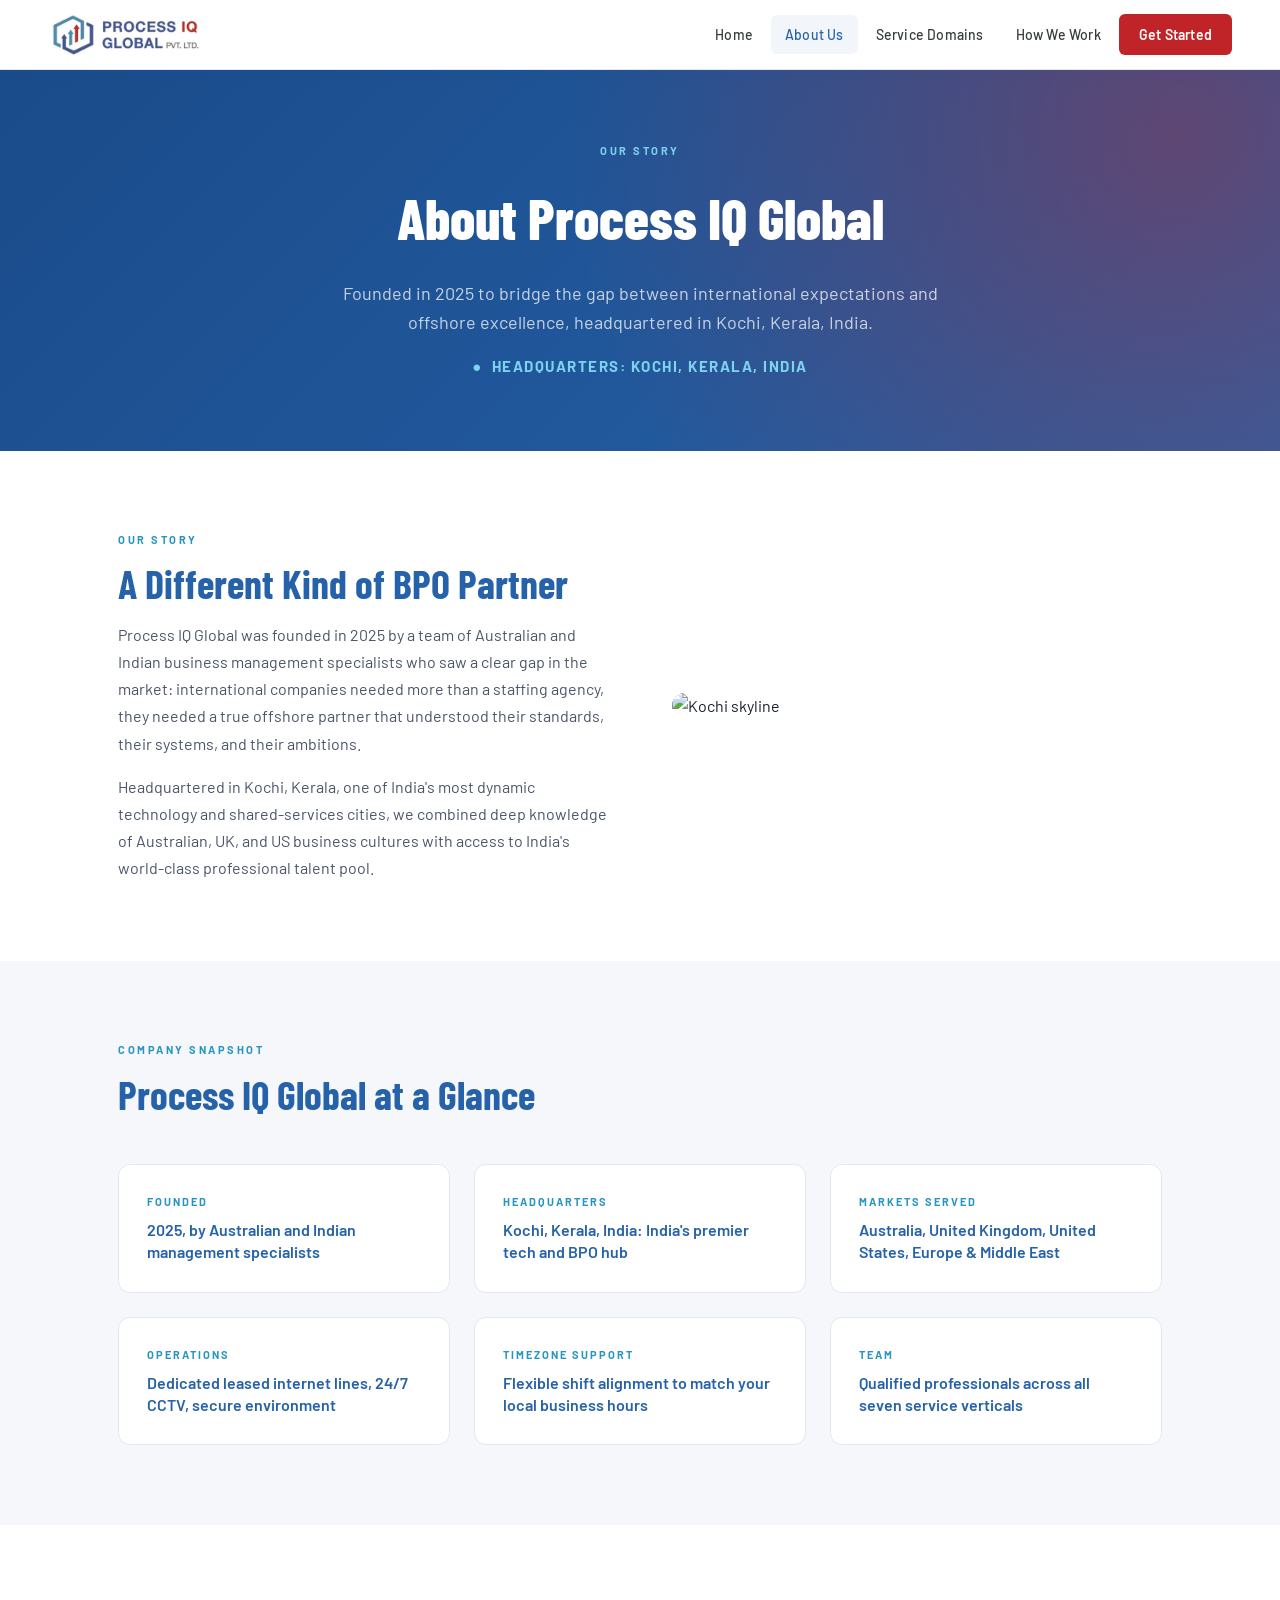
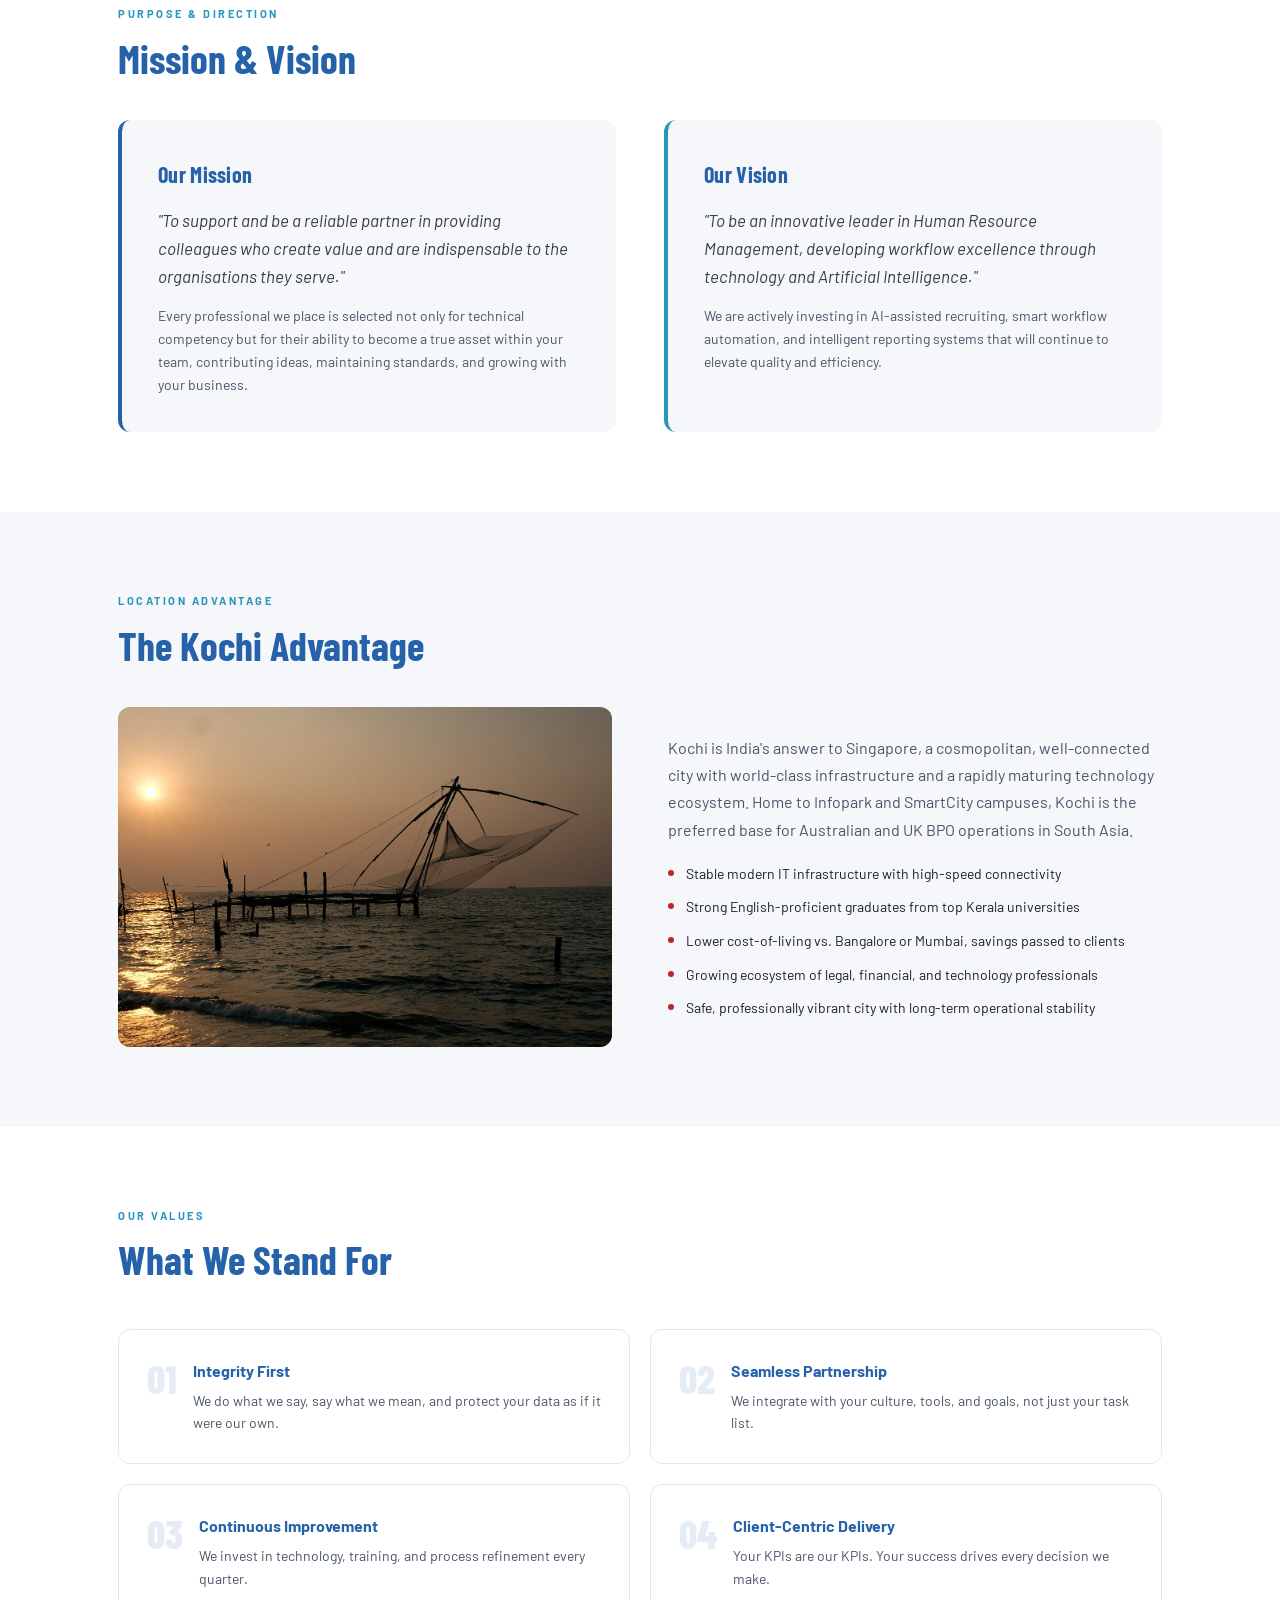
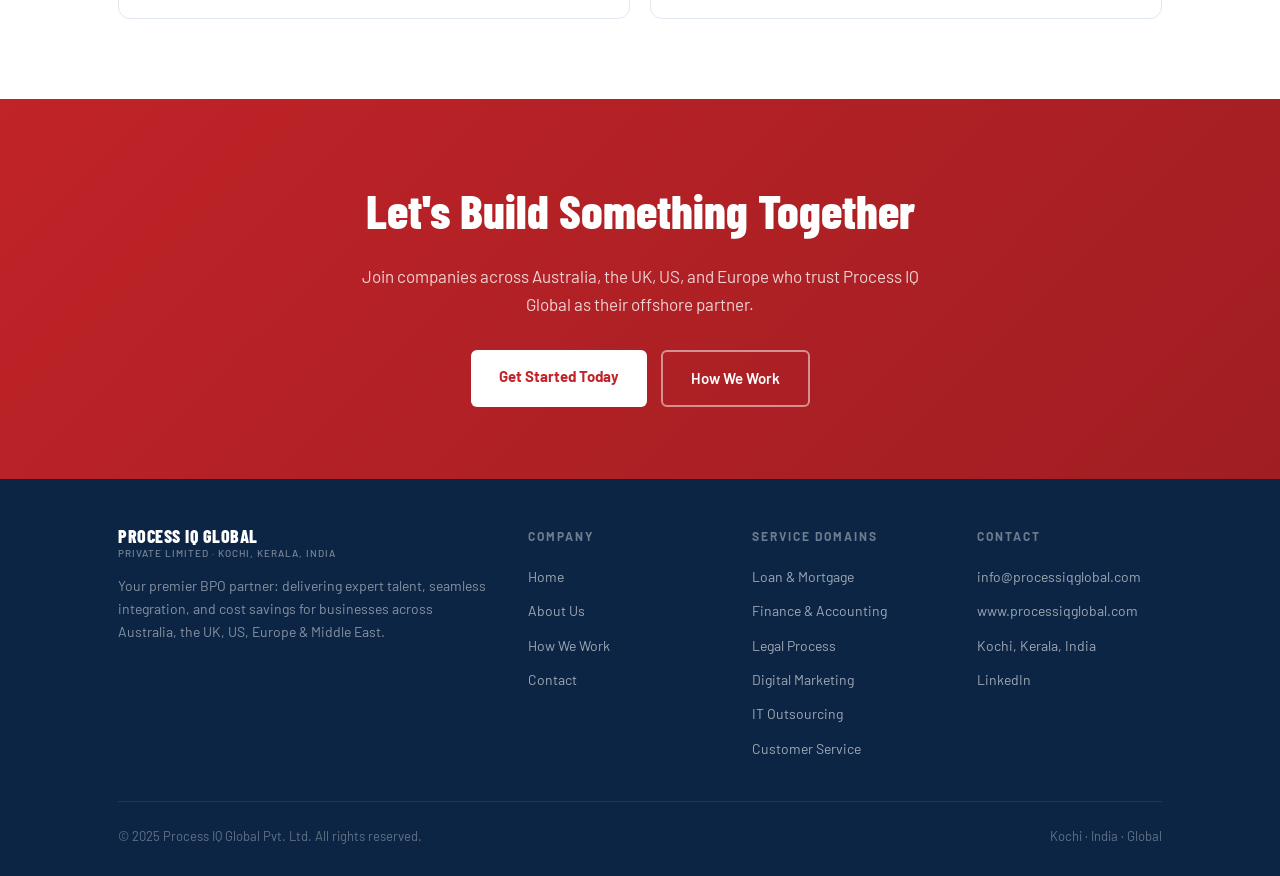
==== about.html @ dfe6c5ae "Use real Kochi, Kerala photo for Location Advantage section Self-host Fort Kochi Chinese fishing net" ====
<!DOCTYPE html>
<html lang="en">
<head>
  <meta charset="UTF-8">
  <meta name="viewport" content="width=device-width, initial-scale=1.0">
  <title>About Us — Process IQ Global</title>
  <link rel="preconnect" href="https://fonts.googleapis.com">
  <link rel="preconnect" href="https://fonts.gstatic.com" crossorigin>
  <link href="https://fonts.googleapis.com/css2?family=Barlow:ital,wght@0,300;0,400;0,500;0,600;0,700;0,800;1,400&family=Barlow+Condensed:wght@600;700;800&display=swap" rel="stylesheet">
  <link rel="stylesheet" href="css/styles.css">
</head>
<body>

<!-- NAV -->
<nav>
  <a class="nav-logo" href="index.html">
    <img src="assets/logo.png" alt="Process IQ Global" class="logo-img">
  </a>
  <button class="nav-hamburger" id="nav-hamburger" aria-label="Toggle navigation" aria-expanded="false">
    <span></span><span></span><span></span>
  </button>
  <div class="nav-links">
    <a href="index.html">Home</a>
    <a href="about.html" class="active">About Us</a>
    <a href="services.html">Service Domains</a>
    <a href="how-it-works.html">How We Work</a>
    <a href="contact.html" class="nav-cta">Get Started</a>
  </div>
</nav>

<!-- HERO -->
<div class="page-hero" style="background: radial-gradient(circle at 92% 18%, rgba(192,35,40,0.38) 0%, transparent 50%), linear-gradient(135deg, #1a4b8a 0%, #2662A9 100%);">
  <div class="container">
    <div class="section-label" style="color:#7dd3f0;">Our Story</div>
    <h1>About Process IQ Global</h1>
    <p>Founded in 2025 to bridge the gap between international expectations and offshore excellence, headquartered in Kochi, Kerala, India.</p>
    <p style="margin-top:16px; font-size:15px; font-weight:700; color:#7dd3f0; letter-spacing:1.5px; text-transform:uppercase;">&#9679;&nbsp; Headquarters: Kochi, Kerala, India</p>
  </div>
</div>

<!-- STORY -->
<section style="background:white;">
  <div class="container">
    <div style="display:grid; grid-template-columns:1fr 1fr; gap:64px; align-items:center;">
      <div>
        <div class="section-label">Our Story</div>
        <h2 class="section-title">A Different Kind of BPO Partner</h2>
        <p style="color:var(--text-muted); line-height:1.7; margin-bottom:16px;">Process IQ Global was founded in 2025 by a team of Australian and Indian business management specialists who saw a clear gap in the market: international companies needed more than a staffing agency, they needed a true offshore partner that understood their standards, their systems, and their ambitions.</p>
        <p style="color:var(--text-muted); line-height:1.7;">Headquartered in Kochi, Kerala, one of India's most dynamic technology and shared-services cities, we combined deep knowledge of Australian, UK, and US business cultures with access to India's world-class professional talent pool.</p>
      </div>
      <div>
        <img src="https://images.unsplash.com/photo-1560179707-f14e90ef3623?w=700&q=80" alt="Kochi skyline" style="width:100%; height:340px; object-fit:cover; border-radius:12px;">
      </div>
    </div>
  </div>
</section>

<!-- SNAPSHOT -->
<section style="background:var(--off-white);">
  <div class="container">
    <div class="section-label">Company Snapshot</div>
    <h2 class="section-title">Process IQ Global at a Glance</h2>
    <div class="snapshot-grid">
      <div class="snapshot-card"><div class="label">Founded</div><div class="value">2025, by Australian and Indian management specialists</div></div>
      <div class="snapshot-card"><div class="label">Headquarters</div><div class="value">Kochi, Kerala, India: India's premier tech and BPO hub</div></div>
      <div class="snapshot-card"><div class="label">Markets Served</div><div class="value">Australia, United Kingdom, United States, Europe &amp; Middle East</div></div>
      <div class="snapshot-card"><div class="label">Operations</div><div class="value">Dedicated leased internet lines, 24/7 CCTV, secure environment</div></div>
      <div class="snapshot-card"><div class="label">Timezone Support</div><div class="value">Flexible shift alignment to match your local business hours</div></div>
      <div class="snapshot-card"><div class="label">Team</div><div class="value">Qualified professionals across all seven service verticals</div></div>
    </div>
  </div>
</section>

<!-- MISSION & VISION -->
<section style="background:white;">
  <div class="container">
    <div class="section-label">Purpose &amp; Direction</div>
    <h2 class="section-title">Mission &amp; Vision</h2>
    <div class="mv-section" style="margin-top:40px;">
      <div class="mv-card">
        <h3>Our Mission</h3>
        <blockquote>"To support and be a reliable partner in providing colleagues who create value and are indispensable to the organisations they serve."</blockquote>
        <p>Every professional we place is selected not only for technical competency but for their ability to become a true asset within your team, contributing ideas, maintaining standards, and growing with your business.</p>
      </div>
      <div class="mv-card vision">
        <h3>Our Vision</h3>
        <blockquote>"To be an innovative leader in Human Resource Management, developing workflow excellence through technology and Artificial Intelligence."</blockquote>
        <p>We are actively investing in AI-assisted recruiting, smart workflow automation, and intelligent reporting systems that will continue to elevate quality and efficiency.</p>
      </div>
    </div>
  </div>
</section>

<!-- KOCHI ADVANTAGE -->
<section style="background:var(--off-white);">
  <div class="container">
    <div class="section-label">Location Advantage</div>
    <h2 class="section-title">The Kochi Advantage</h2>
    <div class="kochi-section" style="margin-top:40px;">
      <div class="kochi-img">
        <img src="assets/kochi-kerala.jpg" alt="Chinese fishing nets at Fort Kochi, Kerala, India">
      </div>
      <div>
        <p style="color:var(--text-muted); line-height:1.7; margin-bottom:20px;">Kochi is India's answer to Singapore, a cosmopolitan, well-connected city with world-class infrastructure and a rapidly maturing technology ecosystem. Home to Infopark and SmartCity campuses, Kochi is the preferred base for Australian and UK BPO operations in South Asia.</p>
        <div class="kochi-points">
          <div class="kochi-point"><div class="kp-dot"></div><span>Stable modern IT infrastructure with high-speed connectivity</span></div>
          <div class="kochi-point"><div class="kp-dot"></div><span>Strong English-proficient graduates from top Kerala universities</span></div>
          <div class="kochi-point"><div class="kp-dot"></div><span>Lower cost-of-living vs. Bangalore or Mumbai, savings passed to clients</span></div>
          <div class="kochi-point"><div class="kp-dot"></div><span>Growing ecosystem of legal, financial, and technology professionals</span></div>
          <div class="kochi-point"><div class="kp-dot"></div><span>Safe, professionally vibrant city with long-term operational stability</span></div>
        </div>
      </div>
    </div>
  </div>
</section>

<!-- VALUES -->
<section style="background:white;">
  <div class="container">
    <div class="section-label">Our Values</div>
    <h2 class="section-title">What We Stand For</h2>
    <div class="values-grid">
      <div class="value-card"><div class="value-num">01</div><div><h4>Integrity First</h4><p>We do what we say, say what we mean, and protect your data as if it were our own.</p></div></div>
      <div class="value-card"><div class="value-num">02</div><div><h4>Seamless Partnership</h4><p>We integrate with your culture, tools, and goals, not just your task list.</p></div></div>
      <div class="value-card"><div class="value-num">03</div><div><h4>Continuous Improvement</h4><p>We invest in technology, training, and process refinement every quarter.</p></div></div>
      <div class="value-card"><div class="value-num">04</div><div><h4>Client-Centric Delivery</h4><p>Your KPIs are our KPIs. Your success drives every decision we make.</p></div></div>
    </div>
  </div>
</section>

<!-- CTA BANNER -->
<div class="cta-banner">
  <div class="container">
    <h2>Let's Build Something Together</h2>
    <p>Join companies across Australia, the UK, US, and Europe who trust Process IQ Global as their offshore partner.</p>
    <div class="cta-banner-btns">
      <a href="contact.html" class="btn-white">Get Started Today</a>
      <a href="how-it-works.html" class="btn-outline-white">How We Work</a>
    </div>
  </div>
</div>

<!-- FOOTER -->
<footer>
  <div class="container">
    <div class="footer-inner">
      <div class="footer-brand">
        <div class="logo-text">
          <span class="brand" style="font-family:'Barlow Condensed',sans-serif;font-weight:800;font-size:18px;color:white;display:block;">PROCESS IQ GLOBAL</span>
          <span style="font-size:10px;font-weight:500;color:rgba(255,255,255,0.45);letter-spacing:1px;text-transform:uppercase;">Private Limited &middot; Kochi, Kerala, India</span>
        </div>
        <p>Your premier BPO partner: delivering expert talent, seamless integration, and cost savings for businesses across Australia, the UK, US, Europe &amp; Middle East.</p>
      </div>
      <div>
        <h5>Company</h5>
        <ul>
          <li><a href="index.html">Home</a></li>
          <li><a href="about.html">About Us</a></li>
          <li><a href="how-it-works.html">How We Work</a></li>
          <li><a href="contact.html">Contact</a></li>
        </ul>
      </div>
      <div>
        <h5>Service Domains</h5>
        <ul>
          <li><a href="services.html">Loan &amp; Mortgage</a></li>
          <li><a href="services.html">Finance &amp; Accounting</a></li>
          <li><a href="services.html">Legal Process</a></li>
          <li><a href="services.html">Digital Marketing</a></li>
          <li><a href="services.html">IT Outsourcing</a></li>
          <li><a href="services.html">Customer Service</a></li>
        </ul>
      </div>
      <div>
        <h5>Contact</h5>
        <ul>
          <li><a href="mailto:info@processiqglobal.com">info@processiqglobal.com</a></li>
          <li><a href="#">www.processiqglobal.com</a></li>
          <li><a href="#">Kochi, Kerala, India</a></li>
          <li><a href="#">LinkedIn</a></li>
        </ul>
      </div>
    </div>
    <div class="footer-bottom">
      <span>&copy; 2025 Process IQ Global Pvt. Ltd. All rights reserved.</span>
      <span>Kochi &middot; India &middot; Global</span>
    </div>
  </div>
</footer>

<script src="js/main.js"></script>
</body>
</html>
---- css/styles.css ----
:root {
  --dark-blue: #2662A9;
  --light-blue: #2895C0;
  --red: #C02328;
  --dark-grey: #373D3F;
  --grey: #5A5A5A;
  --white: #FFFFFF;
  --off-white: #F5F7FA;
  --light-border: #E2E8F0;
  --text-body: #1A202C;
  --text-muted: #4A5568;
}

* { margin: 0; padding: 0; box-sizing: border-box; }

body {
  font-family: 'Barlow', sans-serif;
  background: var(--white);
  color: var(--text-body);
  font-size: 16px;
  line-height: 1.65;
}

/* ===== NAV ===== */
nav {
  background: var(--white);
  border-bottom: 1px solid var(--light-border);
  position: sticky;
  top: 0;
  z-index: 100;
  padding: 0 48px;
  display: flex;
  align-items: center;
  justify-content: space-between;
  height: 70px;
  box-shadow: 0 1px 12px rgba(38,98,169,0.08);
}

.nav-logo {
  display: flex;
  align-items: center;
  gap: 10px;
  text-decoration: none;
}

.logo-icon { width: 44px; height: 44px; }
.logo-img { height: 48px; width: auto; object-fit: contain; display: block; }

.logo-text { display: flex; flex-direction: column; }

.logo-text .brand {
  font-family: 'Barlow Condensed', sans-serif;
  font-weight: 800;
  font-size: 18px;
  color: var(--dark-blue);
  letter-spacing: 0.5px;
  line-height: 1;
}

.logo-text .pvt {
  font-size: 10px;
  font-weight: 500;
  color: var(--grey);
  letter-spacing: 1px;
  text-transform: uppercase;
  margin-top: 1px;
}

.nav-links {
  display: flex;
  align-items: center;
  gap: 4px;
}

.nav-links a {
  text-decoration: none;
  color: var(--dark-grey);
  font-weight: 500;
  font-size: 14px;
  padding: 8px 14px;
  border-radius: 6px;
  transition: all 0.2s;
  letter-spacing: 0.2px;
}

.nav-links a:hover { background: var(--off-white); color: var(--dark-blue); }
.nav-links a.active { color: var(--dark-blue); background: rgba(38,98,169,0.06); }

.nav-cta {
  background: var(--red) !important;
  color: var(--white) !important;
  padding: 9px 20px !important;
  border-radius: 6px !important;
  font-weight: 600 !important;
  letter-spacing: 0.3px;
  transition: all 0.2s !important;
}

.nav-cta:hover { background: #a01e22 !important; transform: translateY(-1px); }

/* ===== SHARED SECTION STYLES ===== */
section { padding: 80px 0; }
.container { max-width: 1140px; margin: 0 auto; padding: 0 48px; }

.section-label {
  font-size: 11px;
  font-weight: 700;
  letter-spacing: 2.5px;
  text-transform: uppercase;
  color: var(--light-blue);
  margin-bottom: 12px;
}

.section-title {
  font-family: 'Barlow Condensed', sans-serif;
  font-size: 40px;
  font-weight: 700;
  color: var(--dark-blue);
  line-height: 1.1;
  margin-bottom: 16px;
}

.section-subtitle {
  font-size: 19px;
  color: var(--text-muted);
  max-width: 640px;
  line-height: 1.65;
}

/* ===== BUTTONS ===== */
.btn-primary {
  background: var(--red);
  color: white;
  padding: 14px 28px;
  border-radius: 6px;
  font-size: 15px;
  font-weight: 600;
  text-decoration: none;
  border: none;
  cursor: pointer;
  transition: all 0.2s;
  letter-spacing: 0.3px;
  display: inline-block;
}

.btn-primary:hover { background: #a01e22; transform: translateY(-2px); box-shadow: 0 8px 24px rgba(192,35,40,0.35); }

.btn-outline {
  background: transparent;
  color: white;
  padding: 14px 28px;
  border-radius: 6px;
  font-size: 15px;
  font-weight: 600;
  text-decoration: none;
  border: 2px solid rgba(255,255,255,0.35);
  cursor: pointer;
  transition: all 0.2s;
  display: inline-block;
}

.btn-outline:hover { border-color: white; background: rgba(255,255,255,0.08); }

.btn-white {
  background: white;
  color: var(--red);
  padding: 14px 28px;
  border-radius: 6px;
  font-size: 15px;
  font-weight: 700;
  text-decoration: none;
  transition: all 0.2s;
  display: inline-block;
}

.btn-white:hover { transform: translateY(-2px); box-shadow: 0 8px 24px rgba(0,0,0,0.2); }

.btn-outline-white {
  background: transparent;
  color: white;
  padding: 14px 28px;
  border-radius: 6px;
  font-size: 15px;
  font-weight: 600;
  text-decoration: none;
  border: 2px solid rgba(255,255,255,0.5);
  transition: all 0.2s;
  display: inline-block;
}

.btn-outline-white:hover { border-color: white; background: rgba(255,255,255,0.1); }

/* ===== CTA BANNER ===== */
.cta-banner {
  background: linear-gradient(135deg, var(--red) 0%, #a01e22 100%);
  padding: 72px 0;
  text-align: center;
}

.cta-banner h2 {
  font-family: 'Barlow Condensed', sans-serif;
  font-size: 48px;
  font-weight: 800;
  color: white;
  margin-bottom: 12px;
}

.cta-banner p {
  font-size: 17px;
  color: rgba(255,255,255,0.80);
  margin-bottom: 32px;
  max-width: 560px;
  margin-left: auto;
  margin-right: auto;
}

.cta-banner-btns {
  display: flex;
  gap: 14px;
  justify-content: center;
  flex-wrap: wrap;
}

/* ===== FOOTER ===== */
footer {
  background: #0d2545;
  color: rgba(255,255,255,0.65);
  padding: 48px 0 28px;
}

.footer-inner {
  display: grid;
  grid-template-columns: 2fr 1fr 1fr 1fr;
  gap: 40px;
  margin-bottom: 40px;
}

.footer-brand p {
  font-size: 14px;
  color: rgba(255,255,255,0.50);
  margin-top: 12px;
  line-height: 1.65;
}

footer h5 {
  font-size: 12px;
  font-weight: 700;
  letter-spacing: 2px;
  text-transform: uppercase;
  color: rgba(255,255,255,0.40);
  margin-bottom: 16px;
}

footer ul { list-style: none; display: flex; flex-direction: column; gap: 8px; }

footer ul li a {
  font-size: 14px;
  color: rgba(255,255,255,0.60);
  text-decoration: none;
  transition: color 0.2s;
}

footer ul li a:hover { color: #5bc8f0; }

.footer-bottom {
  border-top: 1px solid rgba(255,255,255,0.08);
  padding-top: 24px;
  display: flex;
  justify-content: space-between;
  align-items: center;
  font-size: 13px;
  color: rgba(255,255,255,0.35);
}

/* ===== PAGE HERO (shared pattern) ===== */
.page-hero {
  padding: 72px 0;
  text-align: center;
}

.page-hero h1 {
  font-family: 'Barlow Condensed', sans-serif;
  font-size: 56px;
  font-weight: 800;
  color: white;
  margin-bottom: 14px;
}

.page-hero p {
  font-size: 18px;
  color: rgba(255,255,255,0.75);
  max-width: 600px;
  margin: 0 auto;
}

/* ===== HOME: HERO ===== */
.hero {
  display: grid;
  grid-template-columns: 55% 45%;
  overflow: hidden;
  padding: 0;            /* override global section { padding: 80px 0 } */
}

/* LEFT PANEL */
.hero-left {
  background: linear-gradient(155deg, var(--dark-blue) 0%, #1a4b8a 50%, #0f3566 100%);
  display: flex;
  align-items: center;
  justify-content: flex-start;
  padding: 64px 48px 64px 80px;
  position: relative;
  overflow: hidden;
}

.hero-left::before {
  content: '';
  position: absolute;
  top: -80px; right: -60px;
  width: 520px; height: 520px;
  background: radial-gradient(circle, rgba(40,149,192,0.18) 0%, transparent 70%);
  pointer-events: none;
}

.hero-left::after {
  content: '';
  position: absolute;
  bottom: -50px; left: 5%;
  width: 320px; height: 320px;
  background: radial-gradient(circle, rgba(192,35,40,0.12) 0%, transparent 70%);
  pointer-events: none;
}

/* RIGHT PANEL */
.hero-right {
  position: relative;
  overflow: hidden;
  min-height: 360px;
}

.hero-right img {
  position: absolute;
  inset: 0;
  width: 100%;
  height: 100%;
  object-fit: cover;
  display: block;
}

/* CONTENT */
.hero-content {
  position: relative;
  z-index: 2;
  max-width: 540px;
  width: 100%;
}

.hero-eyebrow {
  display: inline-block;
  background: rgba(40,149,192,0.25);
  color: #7dd3f0;
  font-size: 12px;
  font-weight: 600;
  letter-spacing: 2px;
  text-transform: uppercase;
  padding: 6px 14px;
  border-radius: 4px;
  border: 1px solid rgba(40,149,192,0.35);
  margin-bottom: 24px;
}

.hero h1 {
  font-family: 'Barlow Condensed', sans-serif;
  font-size: 68px;
  font-weight: 800;
  color: var(--white);
  line-height: 1.0;
  margin-bottom: 20px;
  letter-spacing: -0.5px;
}

.hero h1 span { color: #5bc8f0; }

.hero-sub {
  font-size: 19px;
  color: rgba(255,255,255,0.85);
  line-height: 1.65;
  margin-bottom: 32px;
  max-width: 520px;
}

.hero-btns { display: flex; gap: 14px; flex-wrap: wrap; }

/* YBR ACCREDITATION BADGE (inside hero) */
.hero-accred {
  display: flex;
  align-items: center;
  gap: 16px;
  margin-top: 28px;
  background: rgba(255,255,255,0.08);
  border: 1px solid rgba(40,149,192,0.40);
  border-radius: 10px;
  padding: 14px 20px;
  max-width: fit-content;
}

.hero-accred-logo {
  height: 40px;
  width: auto;
  display: block;
  flex-shrink: 0;
}

.hero-accred-divider {
  width: 1px;
  align-self: stretch;
  background: rgba(255,255,255,0.18);
  flex-shrink: 0;
}

.hero-accred-title {
  display: block;
  font-size: 13.5px;
  font-weight: 700;
  color: #7dd3f0;
  letter-spacing: 0.5px;
  text-transform: uppercase;
}

.hero-accred-sub {
  display: block;
  font-size: 12.5px;
  color: rgba(255,255,255,0.62);
  margin-top: 3px;
  line-height: 1.45;
}

/* ===== YBR ACCREDITATION STRIP (homepage section) ===== */
.ybr-strip {
  background: radial-gradient(circle at 100% 100%, rgba(192,35,40,0.45) 0%, transparent 55%), linear-gradient(135deg, #0f3566 0%, #1a4b8a 60%, #2662A9 100%);
  border-top: 3px solid var(--light-blue);
  border-bottom: 3px solid rgba(40,149,192,0.3);
  padding: 28px 0;
}

.ybr-inner {
  display: flex;
  align-items: center;
  gap: 32px;
}

.ybr-badge {
  display: flex;
  align-items: center;
  gap: 14px;
  flex-shrink: 0;
  background: rgba(255,255,255,0.10);
  border: 1px solid rgba(40,149,192,0.45);
  border-radius: 12px;
  padding: 18px 24px;
}

.ybr-logo {
  height: 48px;
  width: auto;
  display: block;
}

.ybr-divider {
  width: 1px;
  align-self: stretch;
  background: rgba(255,255,255,0.12);
  flex-shrink: 0;
}

.ybr-text { flex: 1; }

.ybr-text strong {
  display: block;
  font-size: 18.5px;
  font-weight: 700;
  color: white;
  margin-bottom: 6px;
  line-height: 1.3;
}

.ybr-text p {
  font-size: 15px;
  color: rgba(255,255,255,0.68);
  line-height: 1.55;
  margin: 0;
}

.ybr-cta {
  background: var(--light-blue);
  color: white;
  padding: 12px 24px;
  border-radius: 6px;
  font-size: 13px;
  font-weight: 700;
  text-decoration: none;
  flex-shrink: 0;
  transition: background 0.2s, transform 0.2s;
  white-space: nowrap;
  letter-spacing: 0.3px;
}

.ybr-cta:hover { background: #1a7fa8; transform: translateY(-1px); }

/* ===== HOME: VALUE STRIP ===== */
.value-strip { background: var(--dark-grey); padding: 0; }

.value-strip-inner { display: grid; grid-template-columns: repeat(4, 1fr); }

.value-item {
  padding: 28px;
  border-right: 1px solid rgba(255,255,255,0.08);
  display: flex;
  align-items: flex-start;
  gap: 14px;
}

.value-item:last-child { border-right: none; }

.value-icon {
  width: 36px; height: 36px;
  background: rgba(40,149,192,0.2);
  border-radius: 8px;
  display: flex; align-items: center; justify-content: center;
  flex-shrink: 0;
  margin-top: 2px;
}

.value-icon svg { width: 18px; height: 18px; fill: #5bc8f0; }
.value-text .vt { font-size: 16px; font-weight: 700; color: white; margin-bottom: 4px; }
.value-text .vs { font-size: 13.5px; color: rgba(255,255,255,0.62); line-height: 1.45; }

/* ===== HOME: ABOUT INTRO ===== */
.about-intro { background: var(--off-white); }

.about-intro-inner {
  display: grid;
  grid-template-columns: 1fr 1fr;
  gap: 64px;
  align-items: center;
}

.about-visual { position: relative; }

.about-img-wrap {
  border-radius: 12px;
  overflow: hidden;
  aspect-ratio: 4/3;
}

.about-img-wrap img { width: 100%; height: 100%; object-fit: cover; display: block; }

.about-badge {
  position: absolute;
  bottom: -20px; right: -20px;
  background: var(--red);
  color: white;
  border-radius: 10px;
  padding: 16px 20px;
  text-align: center;
  box-shadow: 0 8px 24px rgba(192,35,40,0.3);
}

.about-badge .num { font-family: 'Barlow Condensed', sans-serif; font-size: 36px; font-weight: 800; line-height: 1; }
.about-badge .lbl { font-size: 12px; font-weight: 500; opacity: 0.9; margin-top: 2px; }

.about-points { margin-top: 24px; display: flex; flex-direction: column; gap: 12px; }

.about-point { display: flex; align-items: flex-start; gap: 12px; font-size: 15px; color: var(--text-body); }

.about-point .dot {
  width: 8px; height: 8px;
  background: var(--light-blue);
  border-radius: 50%;
  margin-top: 7px;
  flex-shrink: 0;
}

/* ===== HOME: SERVICES GRID ===== */
.services-grid {
  display: grid;
  grid-template-columns: repeat(3, 1fr);
  gap: 24px;
  margin-top: 48px;
}

.service-card {
  background: var(--white);
  border: 1px solid var(--light-border);
  border-radius: 12px;
  padding: 28px;
  transition: all 0.25s;
  position: relative;
  overflow: hidden;
}

.service-card::before {
  content: '';
  position: absolute;
  top: 0; left: 0; right: 0;
  height: 3px;
  background: linear-gradient(90deg, var(--dark-blue), var(--light-blue));
  transform: scaleX(0);
  transition: transform 0.25s;
}

.service-card:hover { border-color: rgba(38,98,169,0.3); transform: translateY(-4px); box-shadow: 0 16px 40px rgba(38,98,169,0.12); }
.service-card:hover::before { transform: scaleX(1); }

.service-icon {
  width: 72px; height: 72px;
  border-radius: 16px;
  background: linear-gradient(135deg, var(--dark-blue) 0%, var(--light-blue) 100%);
  display: flex; align-items: center; justify-content: center;
  margin-bottom: 20px;
  box-shadow: 0 8px 20px rgba(38,98,169,0.25);
}

.service-icon svg { width: 38px; height: 38px; fill: #ffffff; }

.service-card h3 {
  font-family: 'Barlow Condensed', sans-serif;
  font-size: 23px;
  font-weight: 700;
  color: var(--dark-blue);
  margin-bottom: 10px;
  letter-spacing: 0.3px;
}

.service-card p { font-size: 15.5px; color: var(--text-muted); line-height: 1.65; }

/* ===== HOME: WHY US ===== */
.why-us { background: radial-gradient(circle at 90% 10%, rgba(192,35,40,0.40) 0%, transparent 48%), linear-gradient(135deg, var(--dark-blue) 0%, #1a4b8a 55%, #0f3566 100%); }

.stats-row {
  display: grid;
  grid-template-columns: repeat(4, 1fr);
  gap: 2px;
  margin-top: 56px;
  background: rgba(255,255,255,0.08);
  border-radius: 12px;
  overflow: hidden;
}

.stat-item { padding: 36px 28px; text-align: center; background: rgba(255,255,255,0.04); }

.stat-num {
  font-family: 'Barlow Condensed', sans-serif;
  font-size: 52px;
  font-weight: 800;
  color: #5bc8f0;
  line-height: 1;
  margin-bottom: 6px;
}

.stat-lbl { font-size: 14.5px; color: rgba(255,255,255,0.65); font-weight: 500; letter-spacing: 0.3px; }

.why-points { display: grid; grid-template-columns: 1fr 1fr; gap: 16px; margin-top: 40px; }

.why-point {
  display: flex;
  align-items: flex-start;
  gap: 14px;
  padding: 20px;
  background: rgba(255,255,255,0.05);
  border-radius: 10px;
  border: 1px solid rgba(255,255,255,0.08);
}

.why-check {
  width: 28px; height: 28px;
  background: rgba(40,149,192,0.2);
  border-radius: 50%;
  display: flex; align-items: center; justify-content: center;
  flex-shrink: 0; margin-top: 1px;
}

.why-check svg { width: 14px; height: 14px; fill: #5bc8f0; }
.why-point p { font-size: 15.5px; color: rgba(255,255,255,0.78); line-height: 1.6; }
.why-point strong { color: white; font-weight: 600; }

/* ===== HOME: INDUSTRIES ===== */
.industries-grid { display: grid; grid-template-columns: repeat(3, 1fr); gap: 16px; margin-top: 48px; }

.industry-pill {
  background: var(--off-white);
  border: 1px solid var(--light-border);
  border-radius: 10px;
  padding: 20px 22px;
  display: flex; align-items: center; gap: 14px;
  transition: all 0.2s;
}

.industry-pill:hover { background: white; border-color: rgba(38,98,169,0.3); box-shadow: 0 4px 16px rgba(38,98,169,0.08); }

.ind-dot { width: 10px; height: 10px; background: var(--light-blue); border-radius: 50%; flex-shrink: 0; }

.industry-pill h4 { font-size: 16.5px; font-weight: 600; color: var(--dark-blue); margin-bottom: 3px; }
.industry-pill p { font-size: 13.5px; color: var(--text-muted); }

/* ===== ABOUT PAGE ===== */
.snapshot-grid { display: grid; grid-template-columns: repeat(3, 1fr); gap: 24px; margin-top: 48px; }

.snapshot-card {
  background: white;
  border: 1px solid var(--light-border);
  border-radius: 12px;
  padding: 28px;
}

.snapshot-card .label { font-size: 11px; font-weight: 700; letter-spacing: 2px; text-transform: uppercase; color: var(--light-blue); margin-bottom: 8px; }
.snapshot-card .value { font-size: 16px; font-weight: 600; color: var(--dark-blue); line-height: 1.4; }

.mv-section { display: grid; grid-template-columns: 1fr 1fr; gap: 48px; }

.mv-card {
  background: var(--off-white);
  border-radius: 12px;
  padding: 36px;
  border-left: 4px solid var(--dark-blue);
}

.mv-card.vision { border-left-color: var(--light-blue); }

.mv-card h3 {
  font-family: 'Barlow Condensed', sans-serif;
  font-size: 22px; font-weight: 700;
  color: var(--dark-blue);
  margin-bottom: 14px;
  letter-spacing: 0.3px;
}

.mv-card blockquote {
  font-size: 17px; font-style: italic;
  color: var(--dark-grey);
  line-height: 1.65;
  margin-bottom: 14px;
  border: none; padding: 0;
}

.mv-card p { font-size: 14px; color: var(--text-muted); line-height: 1.65; }

.values-grid { display: grid; grid-template-columns: repeat(2, 1fr); gap: 20px; margin-top: 48px; }

.value-card {
  background: white;
  border: 1px solid var(--light-border);
  border-radius: 12px;
  padding: 28px;
  display: flex; gap: 16px; align-items: flex-start;
}

.value-num {
  font-family: 'Barlow Condensed', sans-serif;
  font-size: 40px; font-weight: 800;
  color: rgba(38,98,169,0.12);
  line-height: 1; flex-shrink: 0;
}

.value-card h4 { font-size: 16px; font-weight: 700; color: var(--dark-blue); margin-bottom: 6px; }
.value-card p { font-size: 14px; color: var(--text-muted); line-height: 1.6; }

.kochi-section { display: grid; grid-template-columns: 1fr 1fr; gap: 56px; align-items: center; }

.kochi-img { border-radius: 12px; overflow: hidden; height: 340px; }
.kochi-img img { width: 100%; height: 100%; object-fit: cover; }

.kochi-points { margin-top: 20px; display: flex; flex-direction: column; gap: 12px; }

.kochi-point { display: flex; align-items: flex-start; gap: 12px; font-size: 14px; color: var(--text-body); line-height: 1.55; }

.kochi-point .kp-dot { width: 6px; height: 6px; background: var(--red); border-radius: 50%; margin-top: 7px; flex-shrink: 0; }

/* ===== SERVICES PAGE ===== */
.service-detail { padding: 64px 0; border-bottom: 1px solid var(--light-border); }
.service-detail:last-child { border-bottom: none; }

.service-detail-inner { display: grid; grid-template-columns: 1fr 2fr; gap: 56px; align-items: start; }

.service-num {
  font-family: 'Barlow Condensed', sans-serif;
  font-size: 80px; font-weight: 800;
  color: rgba(38,98,169,0.08);
  line-height: 1; margin-bottom: 4px;
}

.service-detail h3 {
  font-family: 'Barlow Condensed', sans-serif;
  font-size: 28px; font-weight: 700;
  color: var(--dark-blue);
  margin-bottom: 12px; letter-spacing: 0.3px;
}

.service-detail p { font-size: 16.5px; color: var(--text-muted); line-height: 1.7; margin-bottom: 20px; }

.service-bullets { list-style: none; display: flex; flex-direction: column; gap: 8px; }

.service-bullets li { display: flex; align-items: flex-start; gap: 10px; font-size: 15.5px; color: var(--text-body); }

.service-bullets li::before {
  content: '';
  width: 6px; height: 6px;
  background: var(--light-blue);
  border-radius: 50%;
  margin-top: 7px; flex-shrink: 0;
}

.ideal-tag {
  display: inline-block;
  background: rgba(38,98,169,0.08);
  color: var(--dark-blue);
  font-size: 12px; font-weight: 600;
  padding: 6px 12px;
  border-radius: 4px;
  margin-top: 16px;
}

/* ===== HOW IT WORKS PAGE ===== */
.steps-timeline { position: relative; margin-top: 56px; }

.steps-timeline::before {
  content: '';
  position: absolute;
  left: 40px; top: 0; bottom: 0;
  width: 2px;
  background: linear-gradient(to bottom, var(--dark-blue), var(--light-blue));
}

.step-item { display: flex; gap: 36px; align-items: flex-start; margin-bottom: 48px; }

.step-num-wrap { flex-shrink: 0; width: 80px; display: flex; justify-content: center; }

.step-num {
  width: 48px; height: 48px;
  background: var(--dark-blue);
  color: white;
  border-radius: 50%;
  display: flex; align-items: center; justify-content: center;
  font-family: 'Barlow Condensed', sans-serif;
  font-size: 20px; font-weight: 800;
  border: 3px solid white;
  box-shadow: 0 0 0 3px var(--dark-blue);
  position: relative; z-index: 1;
}

.step-num.red { background: var(--red); box-shadow: 0 0 0 3px var(--red); }

.step-content {
  background: white;
  border: 1px solid var(--light-border);
  border-radius: 12px;
  padding: 28px 32px;
  flex: 1;
  transition: all 0.2s;
}

.step-content:hover { box-shadow: 0 8px 32px rgba(38,98,169,0.1); border-color: rgba(38,98,169,0.25); }

.step-week { font-size: 11px; font-weight: 700; letter-spacing: 2px; text-transform: uppercase; color: var(--light-blue); margin-bottom: 6px; }

.step-content h3 { font-family: 'Barlow Condensed', sans-serif; font-size: 22px; font-weight: 700; color: var(--dark-blue); margin-bottom: 10px; }
.step-content p { font-size: 16px; color: var(--text-muted); line-height: 1.7; margin-bottom: 14px; }

.step-bullets { list-style: none; display: flex; flex-direction: column; gap: 6px; }

.step-bullets li { font-size: 13px; color: var(--text-body); display: flex; align-items: center; gap: 8px; }

.step-bullets li::before { content: ''; width: 5px; height: 5px; background: var(--light-blue); border-radius: 50%; flex-shrink: 0; }

.security-section { background: var(--dark-grey); padding: 80px 0; }

.security-grid { display: grid; grid-template-columns: repeat(3, 1fr); gap: 20px; margin-top: 48px; }

.sec-card { background: rgba(255,255,255,0.05); border: 1px solid rgba(255,255,255,0.08); border-radius: 10px; padding: 24px; }
.sec-card h4 { font-size: 15px; font-weight: 700; color: #5bc8f0; margin-bottom: 8px; }
.sec-card p { font-size: 14px; color: rgba(255,255,255,0.60); line-height: 1.6; }

.gains-grid { display: grid; grid-template-columns: repeat(3, 1fr); gap: 24px; margin-top: 48px; }

.gain-card { background: white; border: 1px solid var(--light-border); border-radius: 12px; padding: 28px; text-align: center; }

.gain-icon { width: 56px; height: 56px; background: rgba(38,98,169,0.08); border-radius: 12px; display: flex; align-items: center; justify-content: center; margin: 0 auto 16px; }
.gain-icon svg { width: 28px; height: 28px; fill: var(--dark-blue); }
.gain-card h4 { font-size: 18px; font-weight: 700; color: var(--dark-blue); margin-bottom: 8px; }
.gain-card p { font-size: 15px; color: var(--text-muted); line-height: 1.65; }

/* ===== CONTACT PAGE ===== */
.contact-layout { display: grid; grid-template-columns: 1fr 1.5fr; gap: 64px; align-items: start; padding: 80px 0; }

.contact-info h3 { font-family: 'Barlow Condensed', sans-serif; font-size: 28px; font-weight: 700; color: var(--dark-blue); margin-bottom: 20px; }

.contact-detail { display: flex; align-items: flex-start; gap: 14px; margin-bottom: 20px; }

.cd-icon { width: 36px; height: 36px; background: rgba(38,98,169,0.08); border-radius: 8px; display: flex; align-items: center; justify-content: center; flex-shrink: 0; }
.cd-icon svg { width: 18px; height: 18px; fill: var(--dark-blue); }

.cd-text .label { font-size: 11px; font-weight: 700; letter-spacing: 1.5px; text-transform: uppercase; color: var(--text-muted); margin-bottom: 2px; }
.cd-text .value { font-size: 15px; font-weight: 600; color: var(--dark-blue); }

.discovery-box { background: rgba(38,98,169,0.05); border: 1px solid rgba(38,98,169,0.15); border-radius: 12px; padding: 24px; margin-top: 32px; }
.discovery-box h4 { font-size: 16px; font-weight: 700; color: var(--dark-blue); margin-bottom: 12px; }
.discovery-box ul { list-style: none; display: flex; flex-direction: column; gap: 8px; }
.discovery-box ul li { display: flex; align-items: flex-start; gap: 10px; font-size: 14px; color: var(--text-body); }
.discovery-box ul li::before { content: '✓'; color: var(--light-blue); font-weight: 700; flex-shrink: 0; }

.contact-form-wrap { background: white; border: 1px solid var(--light-border); border-radius: 16px; padding: 40px; box-shadow: 0 8px 40px rgba(38,98,169,0.08); }
.contact-form-wrap h3 { font-family: 'Barlow Condensed', sans-serif; font-size: 26px; font-weight: 700; color: var(--dark-blue); margin-bottom: 24px; }

.form-row { display: grid; grid-template-columns: 1fr 1fr; gap: 16px; margin-bottom: 16px; }
.form-field { margin-bottom: 16px; }

.form-field label { display: block; font-size: 13px; font-weight: 600; color: var(--dark-grey); margin-bottom: 6px; letter-spacing: 0.2px; }

.form-field input,
.form-field select,
.form-field textarea {
  width: 100%;
  padding: 11px 14px;
  border: 1px solid var(--light-border);
  border-radius: 8px;
  font-family: 'Barlow', sans-serif;
  font-size: 14px;
  color: var(--text-body);
  background: white;
  outline: none;
  transition: border-color 0.2s;
  appearance: auto;
}

.form-field input:focus,
.form-field select:focus,
.form-field textarea:focus { border-color: var(--dark-blue); box-shadow: 0 0 0 3px rgba(38,98,169,0.08); }

.form-field textarea { min-height: 100px; resize: vertical; }

.form-submit {
  width: 100%;
  background: var(--dark-blue);
  color: white;
  padding: 14px;
  border: none;
  border-radius: 8px;
  font-family: 'Barlow', sans-serif;
  font-size: 16px; font-weight: 700;
  cursor: pointer;
  transition: all 0.2s;
  margin-top: 8px;
  letter-spacing: 0.3px;
}

.form-submit:hover { background: #1d4e85; transform: translateY(-1px); box-shadow: 0 8px 24px rgba(38,98,169,0.3); }

/* ===== FAQ ===== */
.faq-list { max-width: 800px; margin: 48px auto 0; display: flex; flex-direction: column; gap: 12px; }

.faq-item { background: white; border: 1px solid var(--light-border); border-radius: 10px; overflow: hidden; }

.faq-q {
  padding: 20px 24px;
  font-size: 16px; font-weight: 600;
  color: var(--dark-blue);
  cursor: pointer;
  display: flex; justify-content: space-between; align-items: center;
  user-select: none;
}

.faq-q::after { content: '+'; font-size: 22px; font-weight: 400; color: var(--light-blue); transition: transform 0.2s; line-height: 1; }
.faq-item.open .faq-q::after { transform: rotate(45deg); }

.faq-a {
  display: none;
  padding: 16px 24px 20px;
  font-size: 14px; color: var(--text-muted);
  line-height: 1.7;
  border-top: 1px solid var(--light-border);
}

.faq-item.open .faq-a { display: block; }

/* ===== HAMBURGER NAV ===== */
.nav-hamburger {
  display: none;
  flex-direction: column;
  justify-content: center;
  gap: 5px;
  background: none;
  border: none;
  cursor: pointer;
  padding: 6px;
  border-radius: 6px;
  transition: background 0.2s;
  z-index: 200;
}

.nav-hamburger:hover { background: var(--off-white); }

.nav-hamburger span {
  display: block;
  width: 24px;
  height: 2px;
  background: var(--dark-grey);
  border-radius: 2px;
  transition: all 0.3s;
}

.nav-hamburger.open span:nth-child(1) { transform: translateY(7px) rotate(45deg); }
.nav-hamburger.open span:nth-child(2) { opacity: 0; transform: scaleX(0); }
.nav-hamburger.open span:nth-child(3) { transform: translateY(-7px) rotate(-45deg); }

/* ===== RESPONSIVE — 1024px (small laptops / large tablets) ===== */
@media (max-width: 1024px) {
  .container { padding: 0 32px; }

  .hero { grid-template-columns: 58% 42%; }
  .hero-left { padding: 36px 24px 36px 16px; }
  .hero h1 { font-size: 54px; }
  .hero-sub { font-size: 16px; }

  .section-title { font-size: 34px; }

  .services-grid { grid-template-columns: repeat(2, 1fr); }
  .industries-grid { grid-template-columns: repeat(2, 1fr); }
  .gains-grid { grid-template-columns: repeat(2, 1fr); }
  .snapshot-grid { grid-template-columns: repeat(2, 1fr); }
  .security-grid { grid-template-columns: repeat(2, 1fr); }

  .footer-inner { grid-template-columns: 1fr 1fr; gap: 32px; }
}

/* ===== RESPONSIVE — 768px (tablets) ===== */
@media (max-width: 768px) {
  /* --- Container --- */
  .container { padding: 0 20px; }
  section { padding: 56px 0; }

  /* --- Nav: hamburger --- */
  nav { padding: 0 20px; height: 64px; }

  .nav-hamburger { display: flex; }

  .nav-links {
    display: none;
    position: fixed;
    top: 64px;
    left: 0;
    right: 0;
    background: var(--white);
    flex-direction: column;
    align-items: stretch;
    padding: 16px 20px 24px;
    gap: 4px;
    box-shadow: 0 8px 32px rgba(38,98,169,0.12);
    border-top: 1px solid var(--light-border);
    z-index: 150;
  }

  .nav-links.open { display: flex; }

  .nav-links a {
    padding: 12px 16px;
    font-size: 15px;
    border-radius: 8px;
  }

  .nav-cta {
    margin-top: 8px;
    text-align: center;
    padding: 13px 20px !important;
  }

  /* --- Hero: collapse to single column, hide right image panel --- */
  .hero { grid-template-columns: 1fr; min-height: auto; }
  .hero-right { display: none; }
  .hero-left { justify-content: flex-start; padding: 60px 20px 52px; }
  .hero-content { max-width: 100%; }
  .hero h1 { font-size: 44px; letter-spacing: 0; }
  .hero-sub { font-size: 16px; max-width: 100%; }
  .hero-eyebrow { font-size: 11px; }
  .hero-btns { flex-direction: column; gap: 10px; }
  .hero-btns a { text-align: center; }
  .hero-accred { max-width: 100%; }

  /* --- YBR strip --- */
  .ybr-inner { flex-direction: column; align-items: flex-start; gap: 20px; }
  .ybr-divider { display: none; }
  .ybr-cta { width: 100%; text-align: center; }

  .section-title { font-size: 30px; }
  .section-subtitle { font-size: 15px; }

  .page-hero { padding: 52px 0; }
  .page-hero h1 { font-size: 42px; }
  .page-hero p { font-size: 16px; }

  /* --- Value strip --- */
  .value-strip-inner { grid-template-columns: repeat(2, 1fr); }
  .value-item { border-right: none; border-bottom: 1px solid rgba(255,255,255,0.08); }
  .value-item:nth-child(odd) { border-right: 1px solid rgba(255,255,255,0.08); }
  .value-item:nth-last-child(-n+2) { border-bottom: none; }

  /* --- About intro --- */
  .about-intro-inner { grid-template-columns: 1fr; gap: 48px; }
  .about-badge { bottom: -16px; right: 12px; padding: 12px 16px; }
  .about-badge .num { font-size: 28px; }

  /* --- Services grid --- */
  .services-grid { grid-template-columns: repeat(2, 1fr); gap: 16px; }

  /* --- Why Us stats --- */
  .stats-row { grid-template-columns: repeat(2, 1fr); }
  .stat-num { font-size: 40px; }
  .why-points { grid-template-columns: 1fr; }

  /* --- Industries --- */
  .industries-grid { grid-template-columns: repeat(2, 1fr); }

  /* --- CTA banner --- */
  .cta-banner { padding: 52px 0; }
  .cta-banner h2 { font-size: 36px; }
  .cta-banner p { font-size: 15px; }
  .cta-banner-btns { flex-direction: column; align-items: center; gap: 10px; }

  /* --- About page --- */
  .mv-section { grid-template-columns: 1fr; gap: 24px; }
  .snapshot-grid { grid-template-columns: repeat(2, 1fr); }
  .kochi-section { grid-template-columns: 1fr; gap: 32px; }
  .kochi-img { height: 260px; }
  .values-grid { grid-template-columns: 1fr; }

  /* --- Services page --- */
  .service-detail { padding: 48px 0; }
  .service-detail-inner { grid-template-columns: 1fr; gap: 24px; }
  .service-num { font-size: 56px; }

  /* --- How It Works --- */
  .steps-timeline::before { left: 24px; }
  .step-num-wrap { width: 48px; }
  .step-num { width: 40px; height: 40px; font-size: 17px; }
  .step-content { padding: 20px 22px; }
  .security-grid { grid-template-columns: repeat(2, 1fr); }
  .gains-grid { grid-template-columns: repeat(2, 1fr); }

  /* --- Contact --- */
  .contact-layout { grid-template-columns: 1fr; gap: 40px; padding: 56px 0; }
  .form-row { grid-template-columns: 1fr; }
  .contact-form-wrap { padding: 28px 20px; }

  /* --- Footer --- */
  .footer-inner { grid-template-columns: 1fr 1fr; gap: 28px; }
  .footer-bottom { flex-direction: column; gap: 8px; text-align: center; }

  /* --- Inline grids in About story section --- */
  div[style*="grid-template-columns:1fr 1fr"] {
    grid-template-columns: 1fr !important;
    gap: 32px !important;
  }
}

/* ===== RESPONSIVE — 480px (mobile phones) ===== */
@media (max-width: 480px) {
  .container { padding: 0 16px; }
  section { padding: 44px 0; }

  /* --- Nav --- */
  nav { height: 60px; }
  .nav-links { top: 60px; }
  .logo-text .brand { font-size: 15px; }
  .logo-text .pvt { display: none; }
  .logo-icon { width: 36px; height: 36px; }

  /* --- Hero --- */
  .hero-left { padding: 48px 16px 44px; }
  .hero h1 { font-size: 36px; }
  .hero-sub { font-size: 15px; max-width: 100%; }
  .hero-accred { flex-direction: column; align-items: flex-start; gap: 10px; }
  .ybr-badge { flex-direction: column; align-items: flex-start; }

  /* --- Page hero --- */
  .page-hero { padding: 44px 0; }
  .page-hero h1 { font-size: 34px; }
  .page-hero p { font-size: 15px; }

  /* --- Section typography --- */
  .section-title { font-size: 26px; }
  .section-subtitle { font-size: 14px; }

  /* --- Value strip: single column --- */
  .value-strip-inner { grid-template-columns: 1fr; }
  .value-item { border-right: none !important; border-bottom: 1px solid rgba(255,255,255,0.08); }
  .value-item:last-child { border-bottom: none; }

  /* --- About badge --- */
  .about-badge { display: none; }

  /* --- Services grid: single column --- */
  .services-grid { grid-template-columns: 1fr; }

  /* --- Stats: single column --- */
  .stats-row { grid-template-columns: 1fr; }

  /* --- Industries: single column --- */
  .industries-grid { grid-template-columns: 1fr; }

  /* --- CTA banner --- */
  .cta-banner { padding: 44px 0; }
  .cta-banner h2 { font-size: 28px; }

  /* --- About page --- */
  .snapshot-grid { grid-template-columns: 1fr; }
  .kochi-img { height: 220px; }

  /* --- Services --- */
  .service-num { font-size: 44px; }

  /* --- How It Works --- */
  .step-item { gap: 16px; }
  .steps-timeline::before { left: 20px; }
  .step-num-wrap { width: 40px; }
  .step-num { width: 36px; height: 36px; font-size: 15px; border-width: 2px; }
  .security-grid { grid-template-columns: 1fr; }
  .gains-grid { grid-template-columns: 1fr; }

  /* --- Footer: single column --- */
  .footer-inner { grid-template-columns: 1fr; gap: 24px; }

  /* --- Buttons --- */
  .btn-primary, .btn-outline, .btn-white, .btn-outline-white {
    padding: 12px 22px;
    font-size: 14px;
  }
  .form-submit { font-size: 14px; padding: 13px; }
}
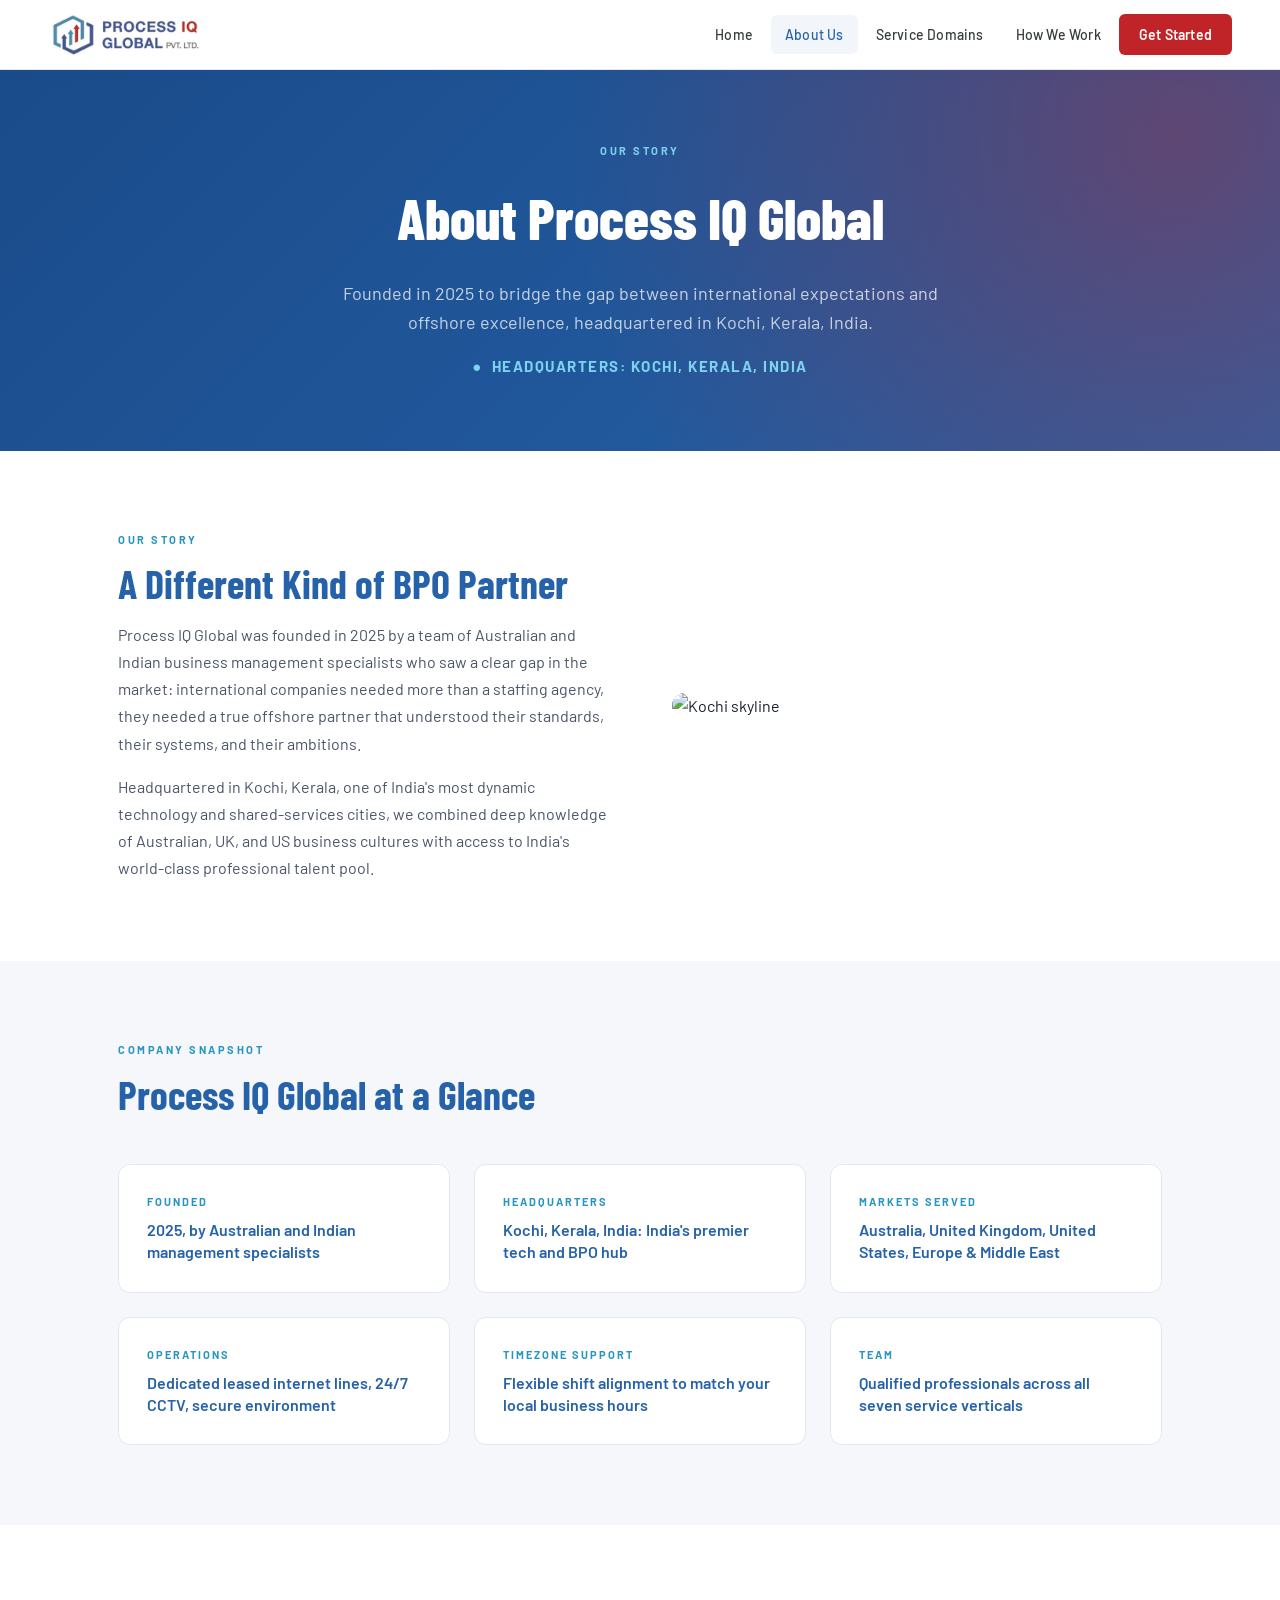
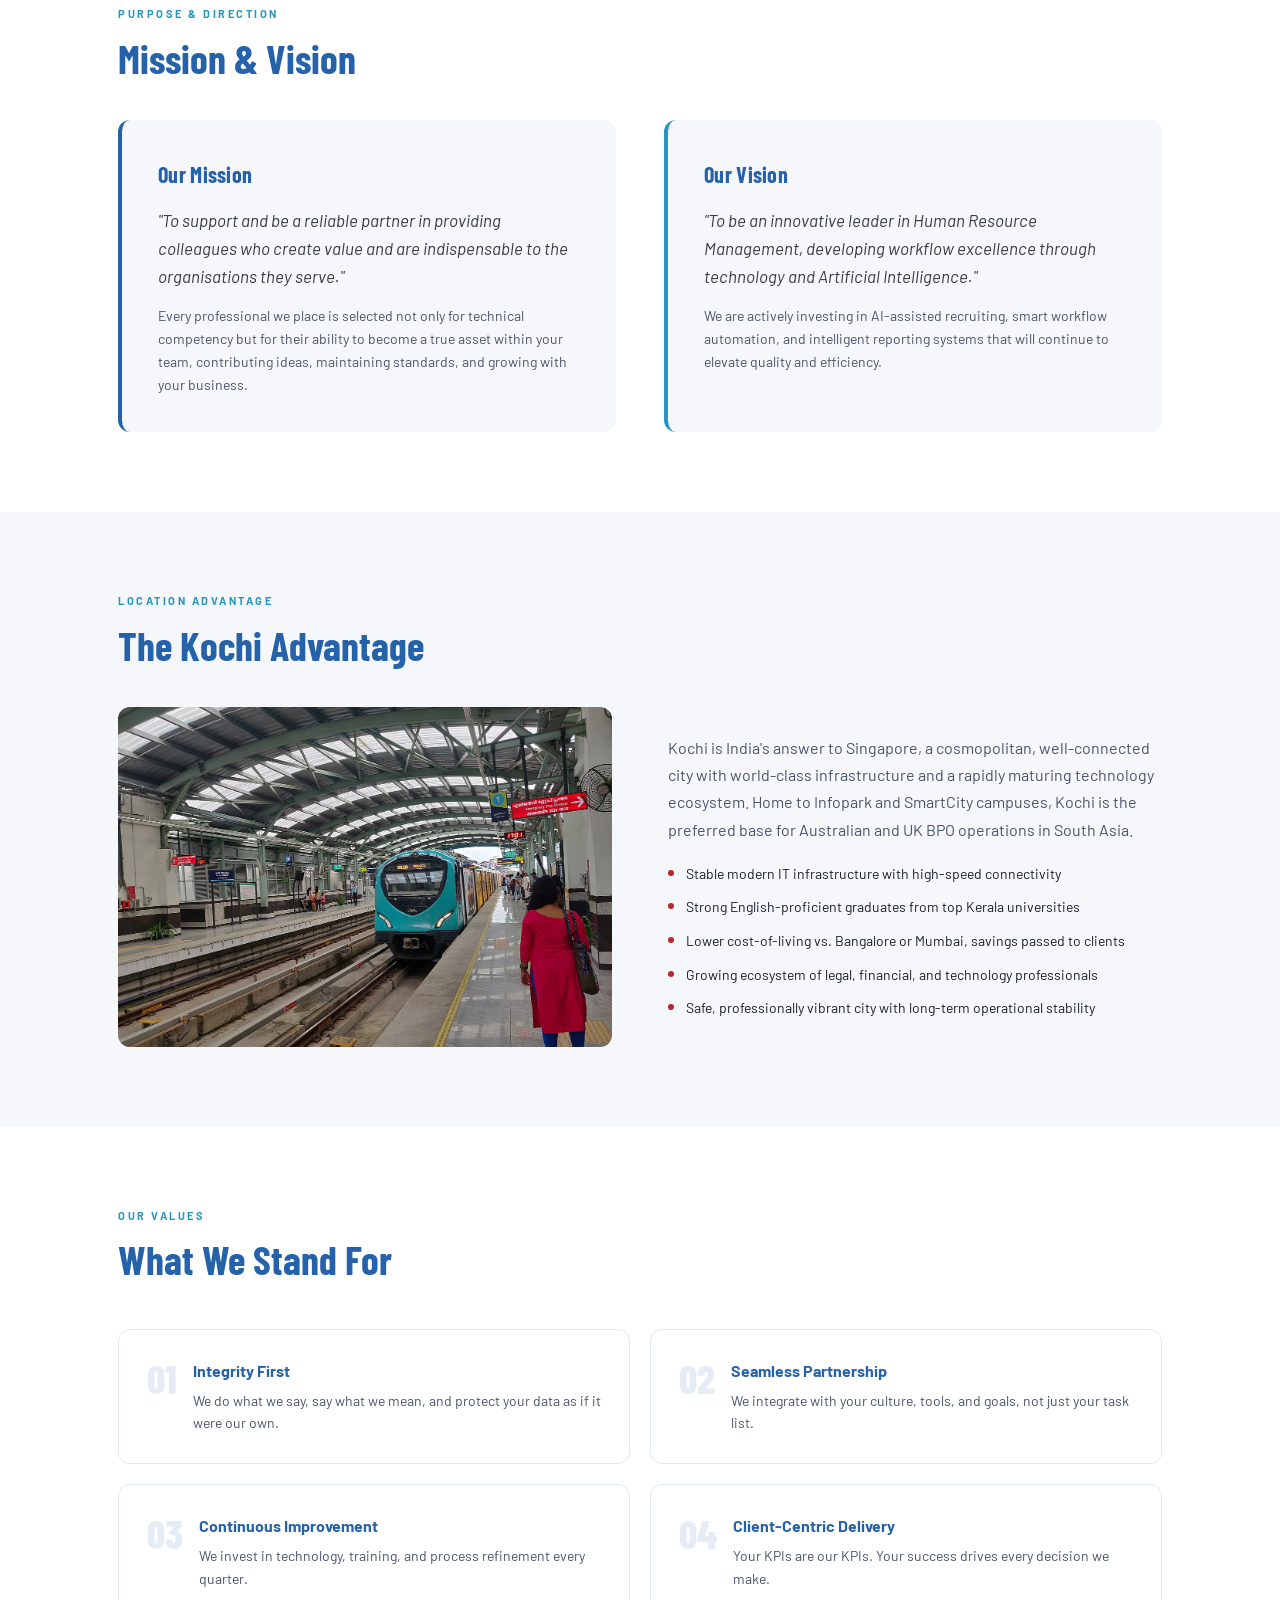
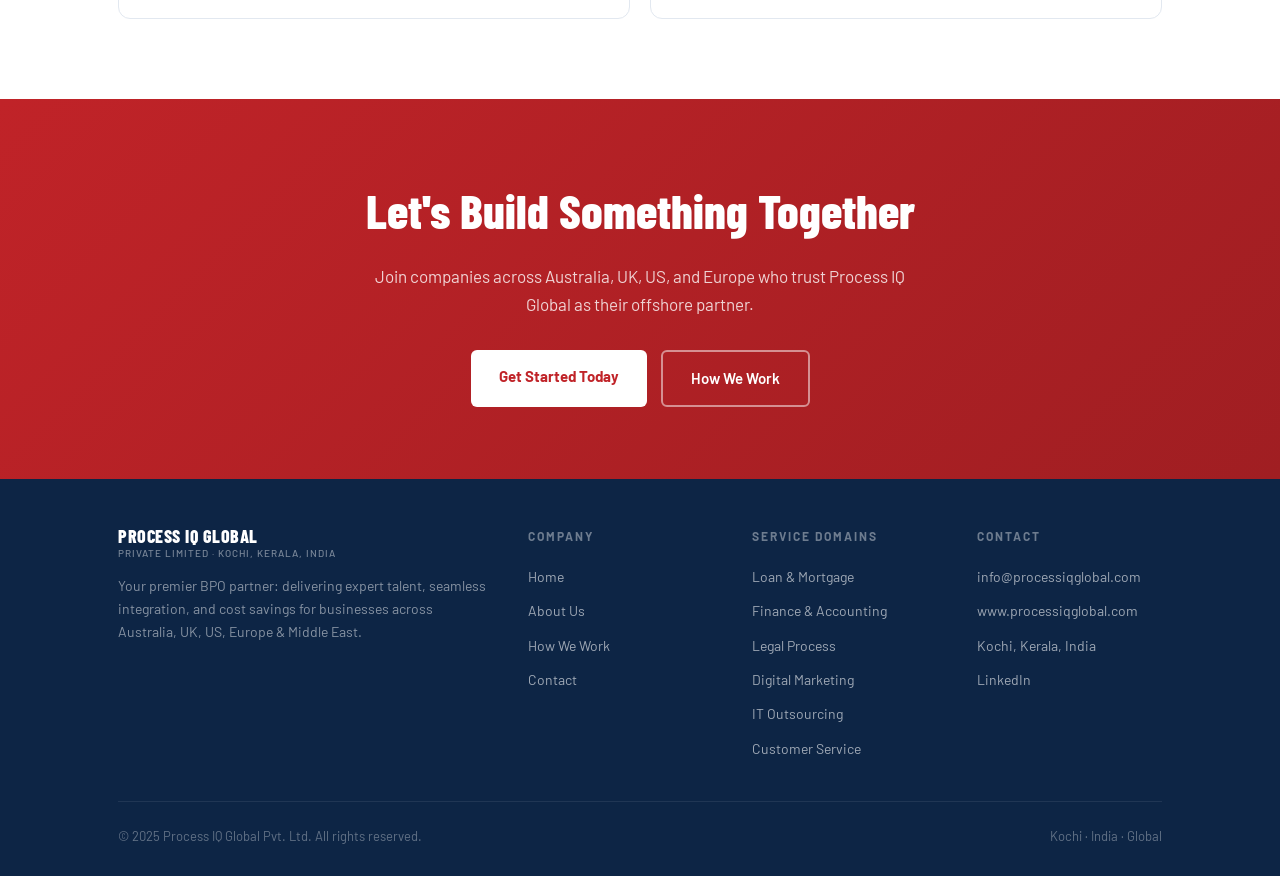
==== commit 5441deb8: "Copy & UI tweaks: drop "the UK" and "free", highlight hero accreditation, vibrant Kochi metro photo " ====
--- a/about.html
+++ b/about.html
@@ -98,7 +98,7 @@
     <h2 class="section-title">The Kochi Advantage</h2>
     <div class="kochi-section" style="margin-top:40px;">
       <div class="kochi-img">
-        <img src="assets/kochi-kerala.jpg" alt="Chinese fishing nets at Fort Kochi, Kerala, India">
+        <img src="assets/kochi-metro.jpg" alt="Kochi Metro at MG Road station, Kochi, Kerala, India">
       </div>
       <div>
         <p style="color:var(--text-muted); line-height:1.7; margin-bottom:20px;">Kochi is India's answer to Singapore, a cosmopolitan, well-connected city with world-class infrastructure and a rapidly maturing technology ecosystem. Home to Infopark and SmartCity campuses, Kochi is the preferred base for Australian and UK BPO operations in South Asia.</p>
@@ -132,7 +132,7 @@
 <div class="cta-banner">
   <div class="container">
     <h2>Let's Build Something Together</h2>
-    <p>Join companies across Australia, the UK, US, and Europe who trust Process IQ Global as their offshore partner.</p>
+    <p>Join companies across Australia, UK, US, and Europe who trust Process IQ Global as their offshore partner.</p>
     <div class="cta-banner-btns">
       <a href="contact.html" class="btn-white">Get Started Today</a>
       <a href="how-it-works.html" class="btn-outline-white">How We Work</a>
@@ -149,7 +149,7 @@
           <span class="brand" style="font-family:'Barlow Condensed',sans-serif;font-weight:800;font-size:18px;color:white;display:block;">PROCESS IQ GLOBAL</span>
           <span style="font-size:10px;font-weight:500;color:rgba(255,255,255,0.45);letter-spacing:1px;text-transform:uppercase;">Private Limited &middot; Kochi, Kerala, India</span>
         </div>
-        <p>Your premier BPO partner: delivering expert talent, seamless integration, and cost savings for businesses across Australia, the UK, US, Europe &amp; Middle East.</p>
+        <p>Your premier BPO partner: delivering expert talent, seamless integration, and cost savings for businesses across Australia, UK, US, Europe &amp; Middle East.</p>
       </div>
       <div>
         <h5>Company</h5>
--- a/css/styles.css
+++ b/css/styles.css
@@ -396,11 +396,12 @@
   align-items: center;
   gap: 16px;
   margin-top: 28px;
-  background: rgba(255,255,255,0.08);
-  border: 1px solid rgba(40,149,192,0.40);
-  border-radius: 10px;
-  padding: 14px 20px;
+  background: linear-gradient(135deg, rgba(40,149,192,0.22) 0%, rgba(255,255,255,0.10) 100%);
+  border: 2px solid rgba(91,200,240,0.85);
+  border-radius: 12px;
+  padding: 16px 22px;
   max-width: fit-content;
+  box-shadow: 0 0 0 4px rgba(91,200,240,0.12), 0 10px 30px rgba(15,53,102,0.45);
 }
 
 .hero-accred-logo {
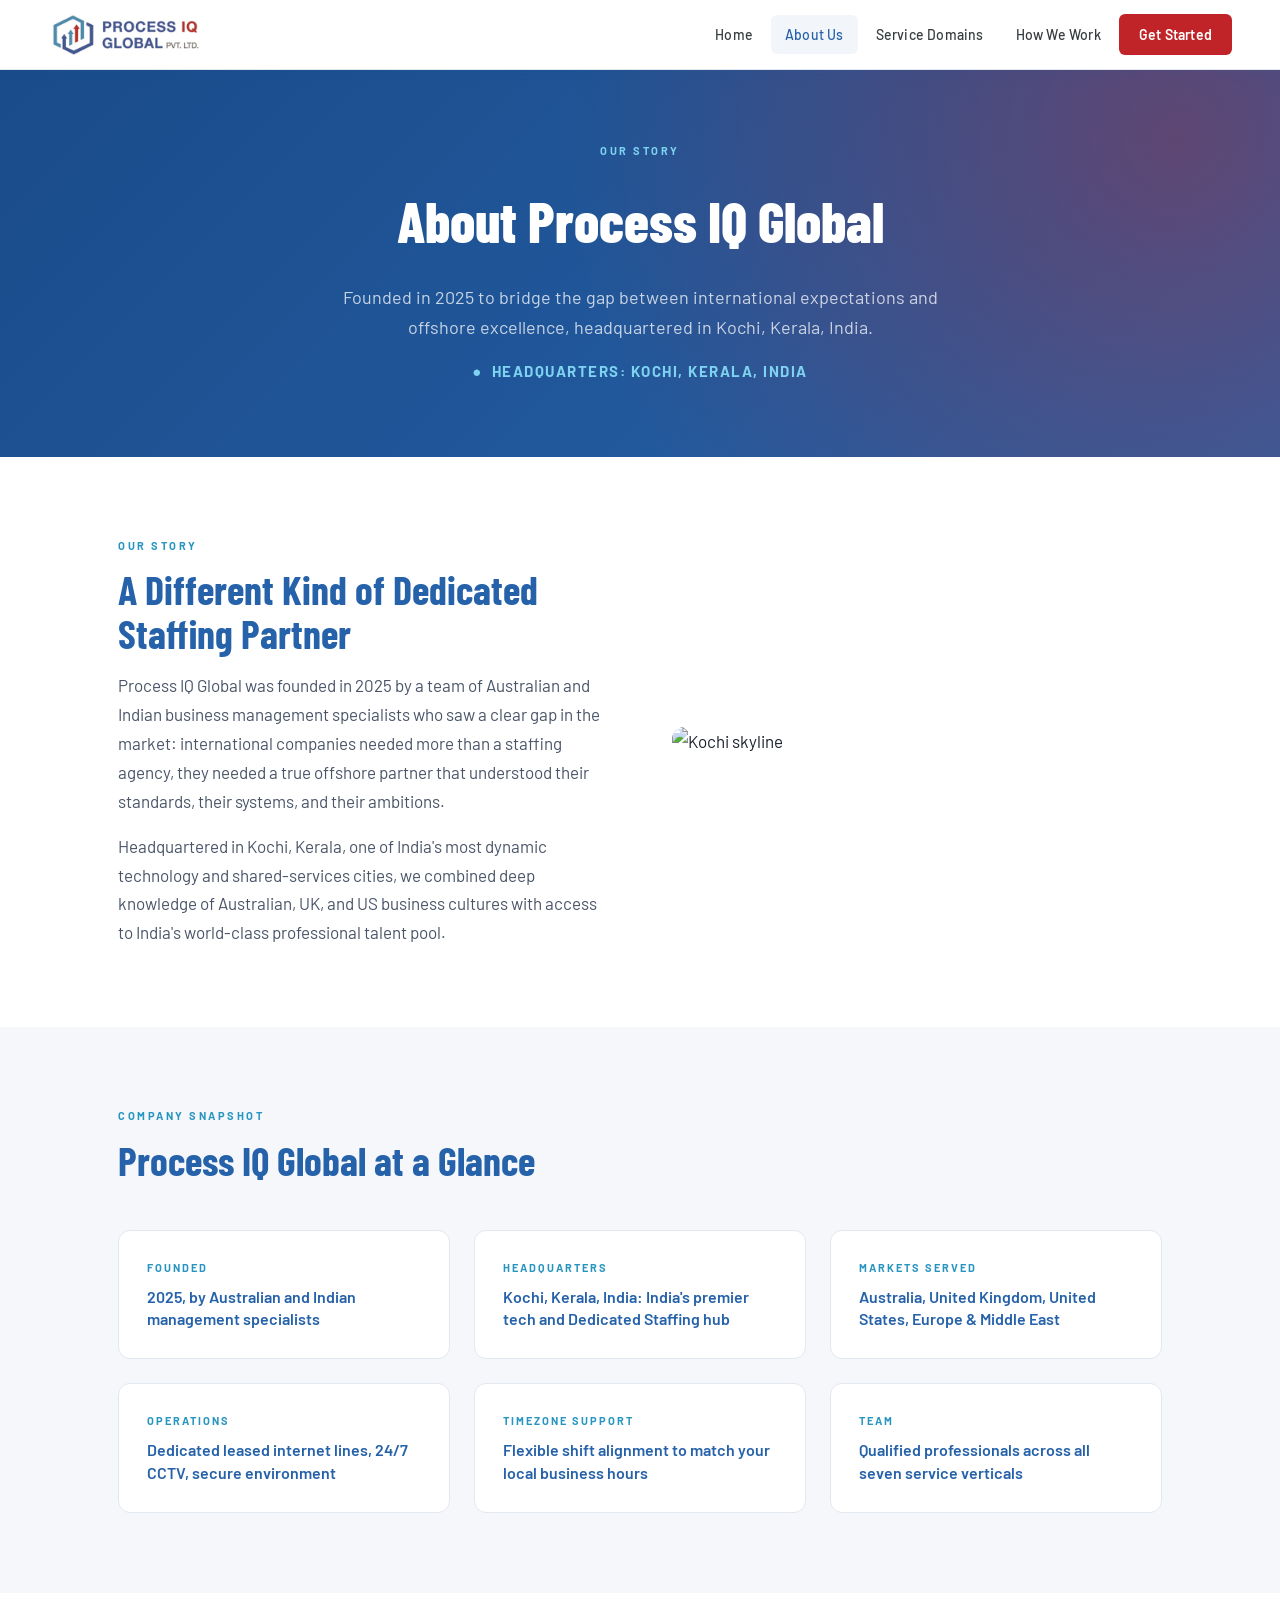
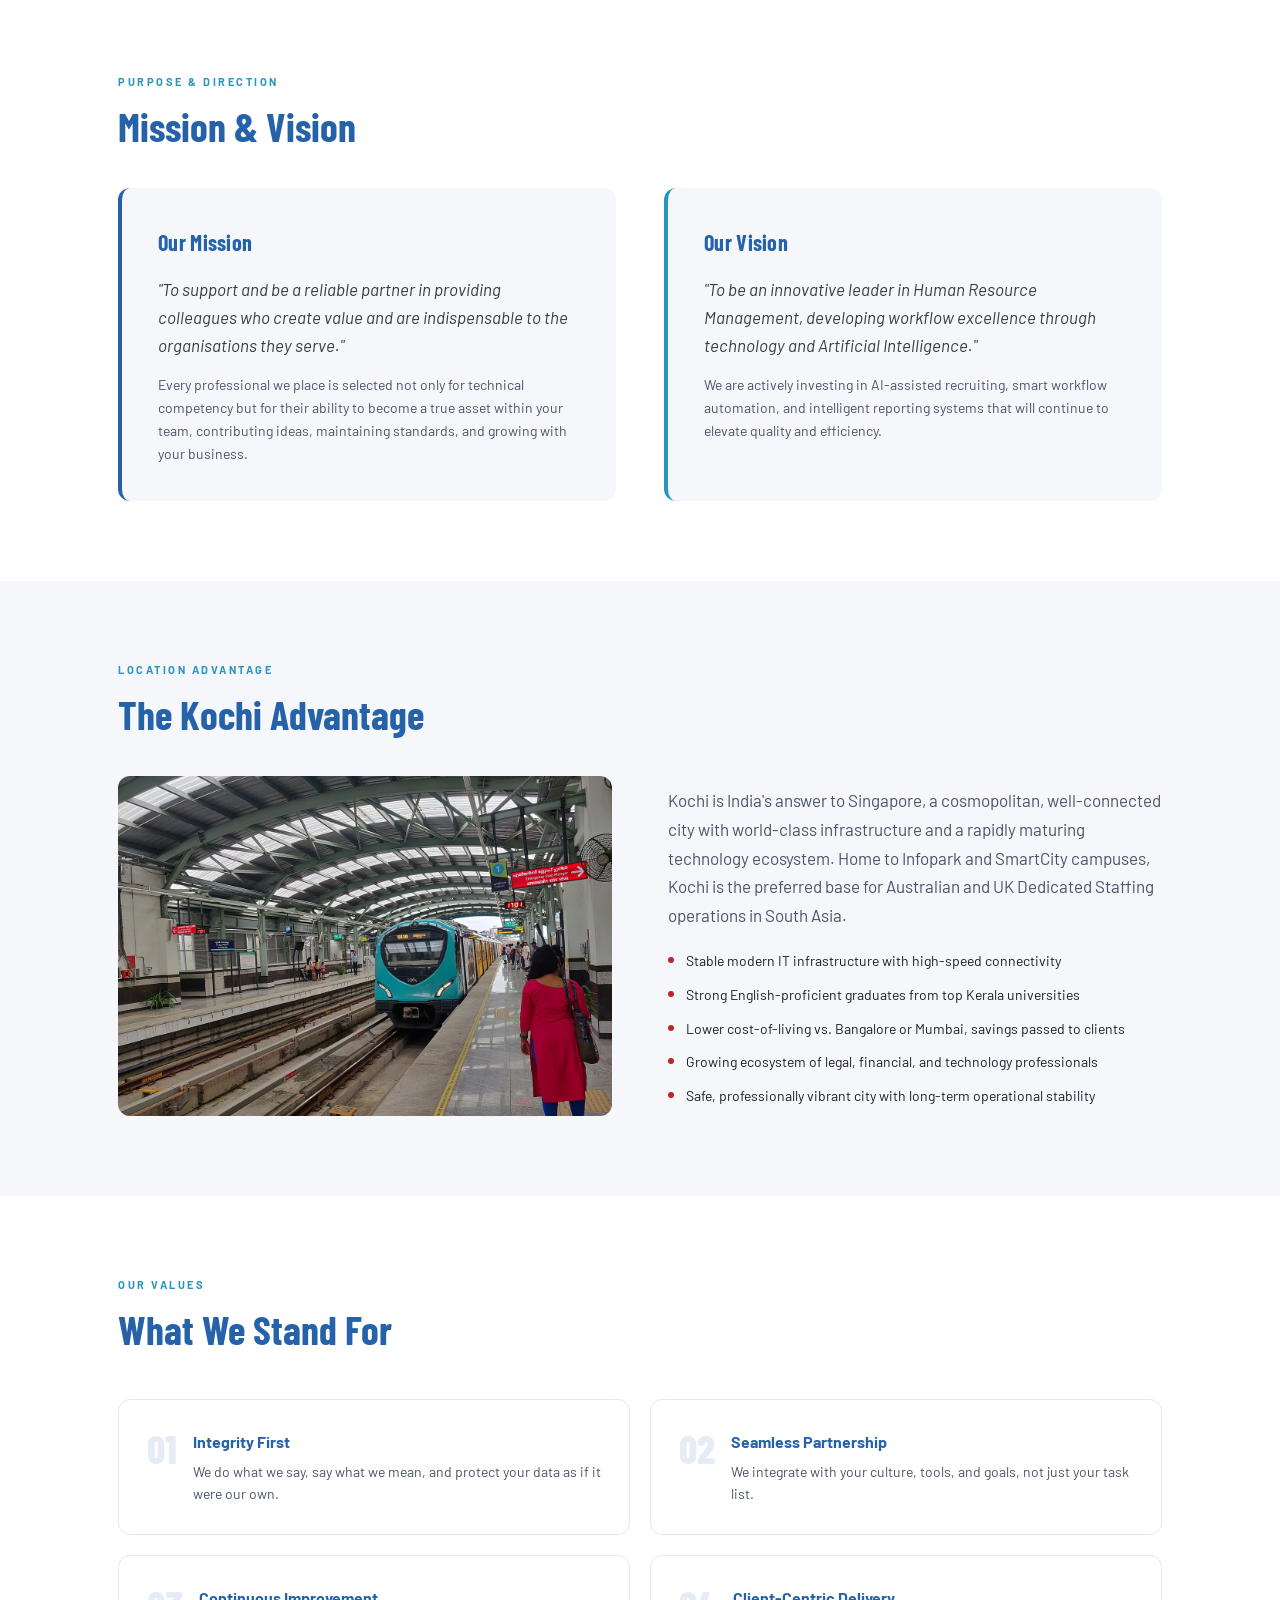
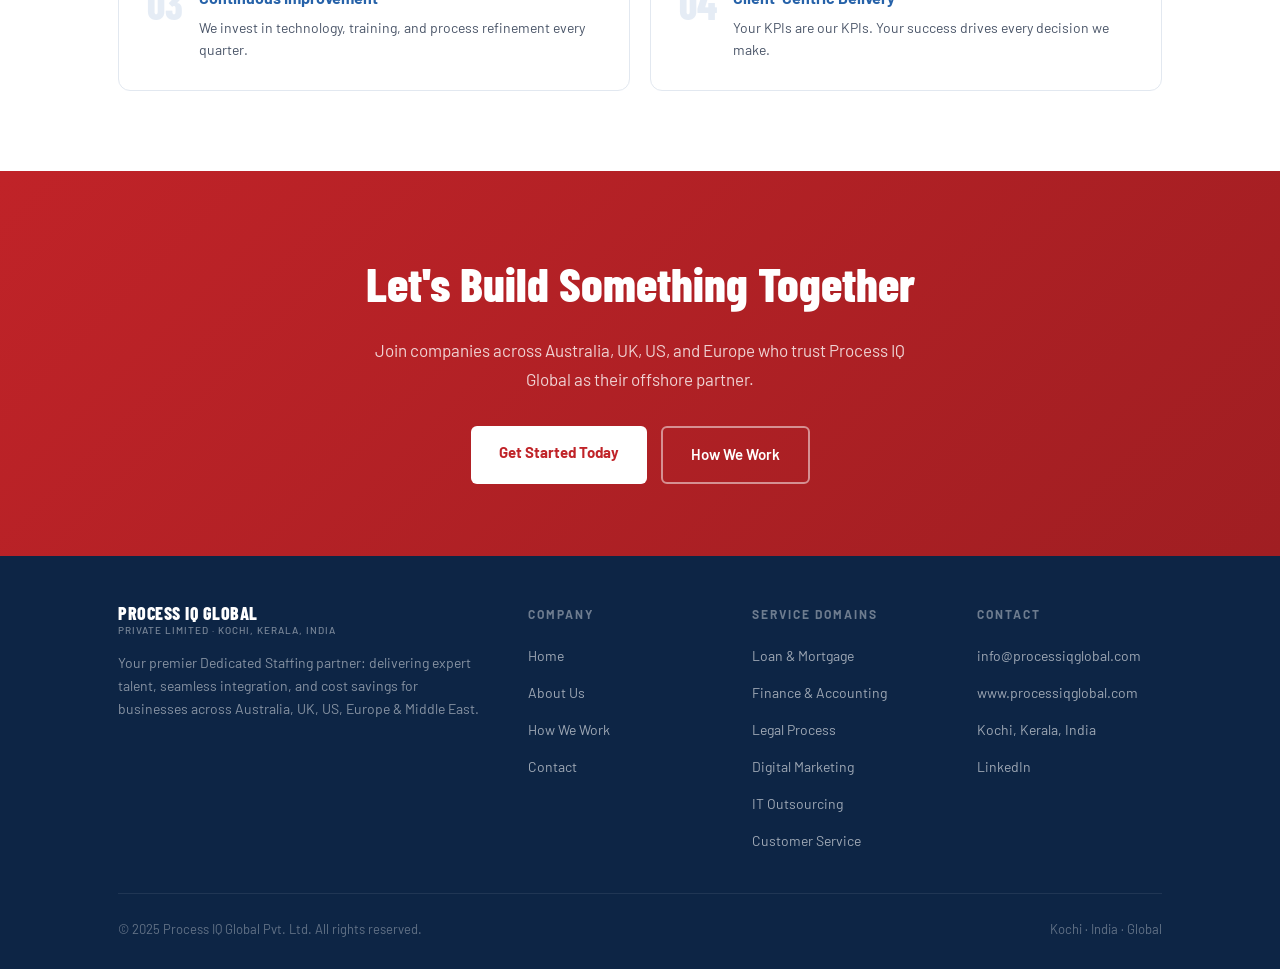
==== commit 0256b6d0: "Replace BPO with Dedicated Staffing, enhance typography & activate footer links - Replace all "BPO" " ====
--- a/about.html
+++ b/about.html
@@ -44,7 +44,7 @@
     <div style="display:grid; grid-template-columns:1fr 1fr; gap:64px; align-items:center;">
       <div>
         <div class="section-label">Our Story</div>
-        <h2 class="section-title">A Different Kind of BPO Partner</h2>
+        <h2 class="section-title">A Different Kind of Dedicated Staffing Partner</h2>
         <p style="color:var(--text-muted); line-height:1.7; margin-bottom:16px;">Process IQ Global was founded in 2025 by a team of Australian and Indian business management specialists who saw a clear gap in the market: international companies needed more than a staffing agency, they needed a true offshore partner that understood their standards, their systems, and their ambitions.</p>
         <p style="color:var(--text-muted); line-height:1.7;">Headquartered in Kochi, Kerala, one of India's most dynamic technology and shared-services cities, we combined deep knowledge of Australian, UK, and US business cultures with access to India's world-class professional talent pool.</p>
       </div>
@@ -62,7 +62,7 @@
     <h2 class="section-title">Process IQ Global at a Glance</h2>
     <div class="snapshot-grid">
       <div class="snapshot-card"><div class="label">Founded</div><div class="value">2025, by Australian and Indian management specialists</div></div>
-      <div class="snapshot-card"><div class="label">Headquarters</div><div class="value">Kochi, Kerala, India: India's premier tech and BPO hub</div></div>
+      <div class="snapshot-card"><div class="label">Headquarters</div><div class="value">Kochi, Kerala, India: India's premier tech and Dedicated Staffing hub</div></div>
       <div class="snapshot-card"><div class="label">Markets Served</div><div class="value">Australia, United Kingdom, United States, Europe &amp; Middle East</div></div>
       <div class="snapshot-card"><div class="label">Operations</div><div class="value">Dedicated leased internet lines, 24/7 CCTV, secure environment</div></div>
       <div class="snapshot-card"><div class="label">Timezone Support</div><div class="value">Flexible shift alignment to match your local business hours</div></div>
@@ -101,7 +101,7 @@
         <img src="assets/kochi-metro.jpg" alt="Kochi Metro at MG Road station, Kochi, Kerala, India">
       </div>
       <div>
-        <p style="color:var(--text-muted); line-height:1.7; margin-bottom:20px;">Kochi is India's answer to Singapore, a cosmopolitan, well-connected city with world-class infrastructure and a rapidly maturing technology ecosystem. Home to Infopark and SmartCity campuses, Kochi is the preferred base for Australian and UK BPO operations in South Asia.</p>
+        <p style="color:var(--text-muted); line-height:1.7; margin-bottom:20px;">Kochi is India's answer to Singapore, a cosmopolitan, well-connected city with world-class infrastructure and a rapidly maturing technology ecosystem. Home to Infopark and SmartCity campuses, Kochi is the preferred base for Australian and UK Dedicated Staffing operations in South Asia.</p>
         <div class="kochi-points">
           <div class="kochi-point"><div class="kp-dot"></div><span>Stable modern IT infrastructure with high-speed connectivity</span></div>
           <div class="kochi-point"><div class="kp-dot"></div><span>Strong English-proficient graduates from top Kerala universities</span></div>
@@ -149,7 +149,7 @@
           <span class="brand" style="font-family:'Barlow Condensed',sans-serif;font-weight:800;font-size:18px;color:white;display:block;">PROCESS IQ GLOBAL</span>
           <span style="font-size:10px;font-weight:500;color:rgba(255,255,255,0.45);letter-spacing:1px;text-transform:uppercase;">Private Limited &middot; Kochi, Kerala, India</span>
         </div>
-        <p>Your premier BPO partner: delivering expert talent, seamless integration, and cost savings for businesses across Australia, UK, US, Europe &amp; Middle East.</p>
+        <p>Your premier Dedicated Staffing partner: delivering expert talent, seamless integration, and cost savings for businesses across Australia, UK, US, Europe &amp; Middle East.</p>
       </div>
       <div>
         <h5>Company</h5>
@@ -176,8 +176,8 @@
         <ul>
           <li><a href="mailto:info@processiqglobal.com">info@processiqglobal.com</a></li>
           <li><a href="#">www.processiqglobal.com</a></li>
-          <li><a href="#">Kochi, Kerala, India</a></li>
-          <li><a href="#">LinkedIn</a></li>
+          <li><a href="https://maps.google.com/?q=Kochi,+Kerala,+India" target="_blank">Kochi, Kerala, India</a></li>
+          <li><a href="https://linkedin.com/company/process-iq-global" target="_blank">LinkedIn</a></li>
         </ul>
       </div>
     </div>
--- a/css/styles.css
+++ b/css/styles.css
@@ -17,8 +17,8 @@
   font-family: 'Barlow', sans-serif;
   background: var(--white);
   color: var(--text-body);
-  font-size: 16px;
-  line-height: 1.65;
+  font-size: 17px;
+  line-height: 1.7;
 }
 
 /* ===== NAV ===== */
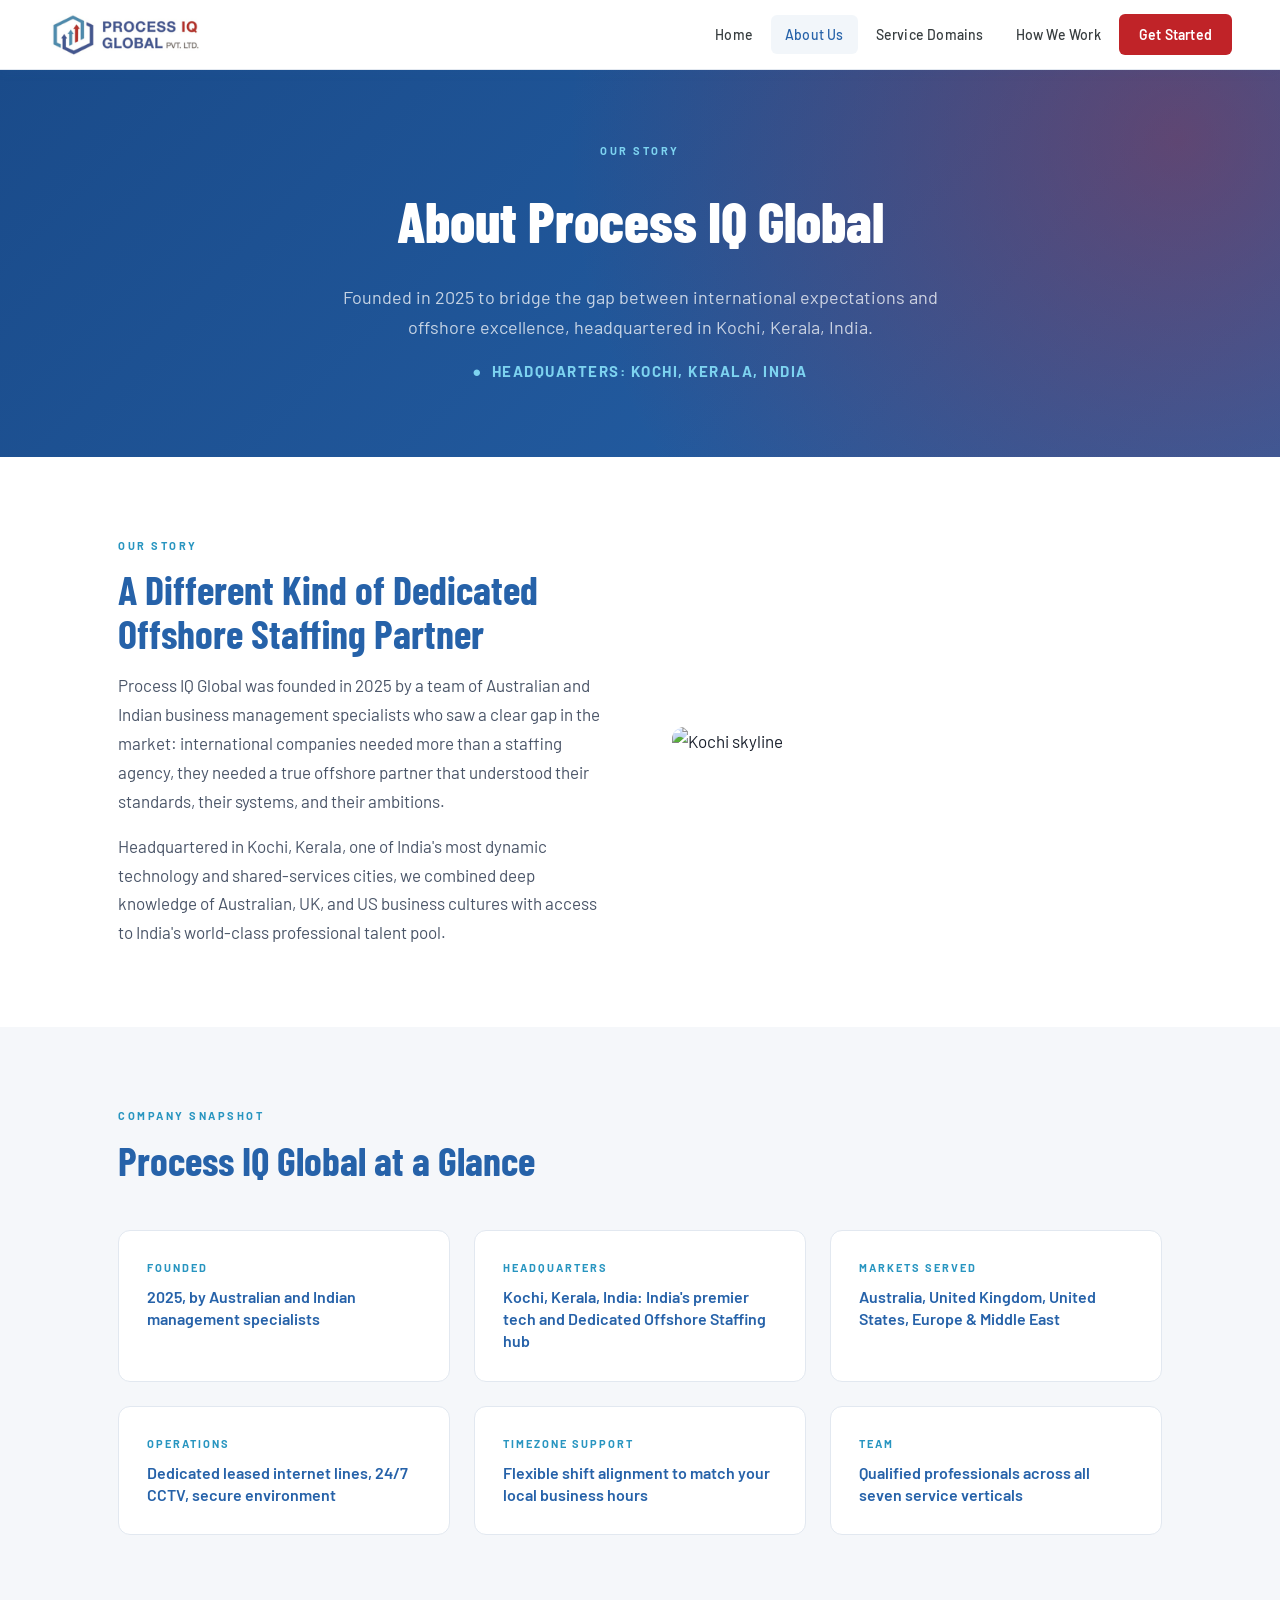
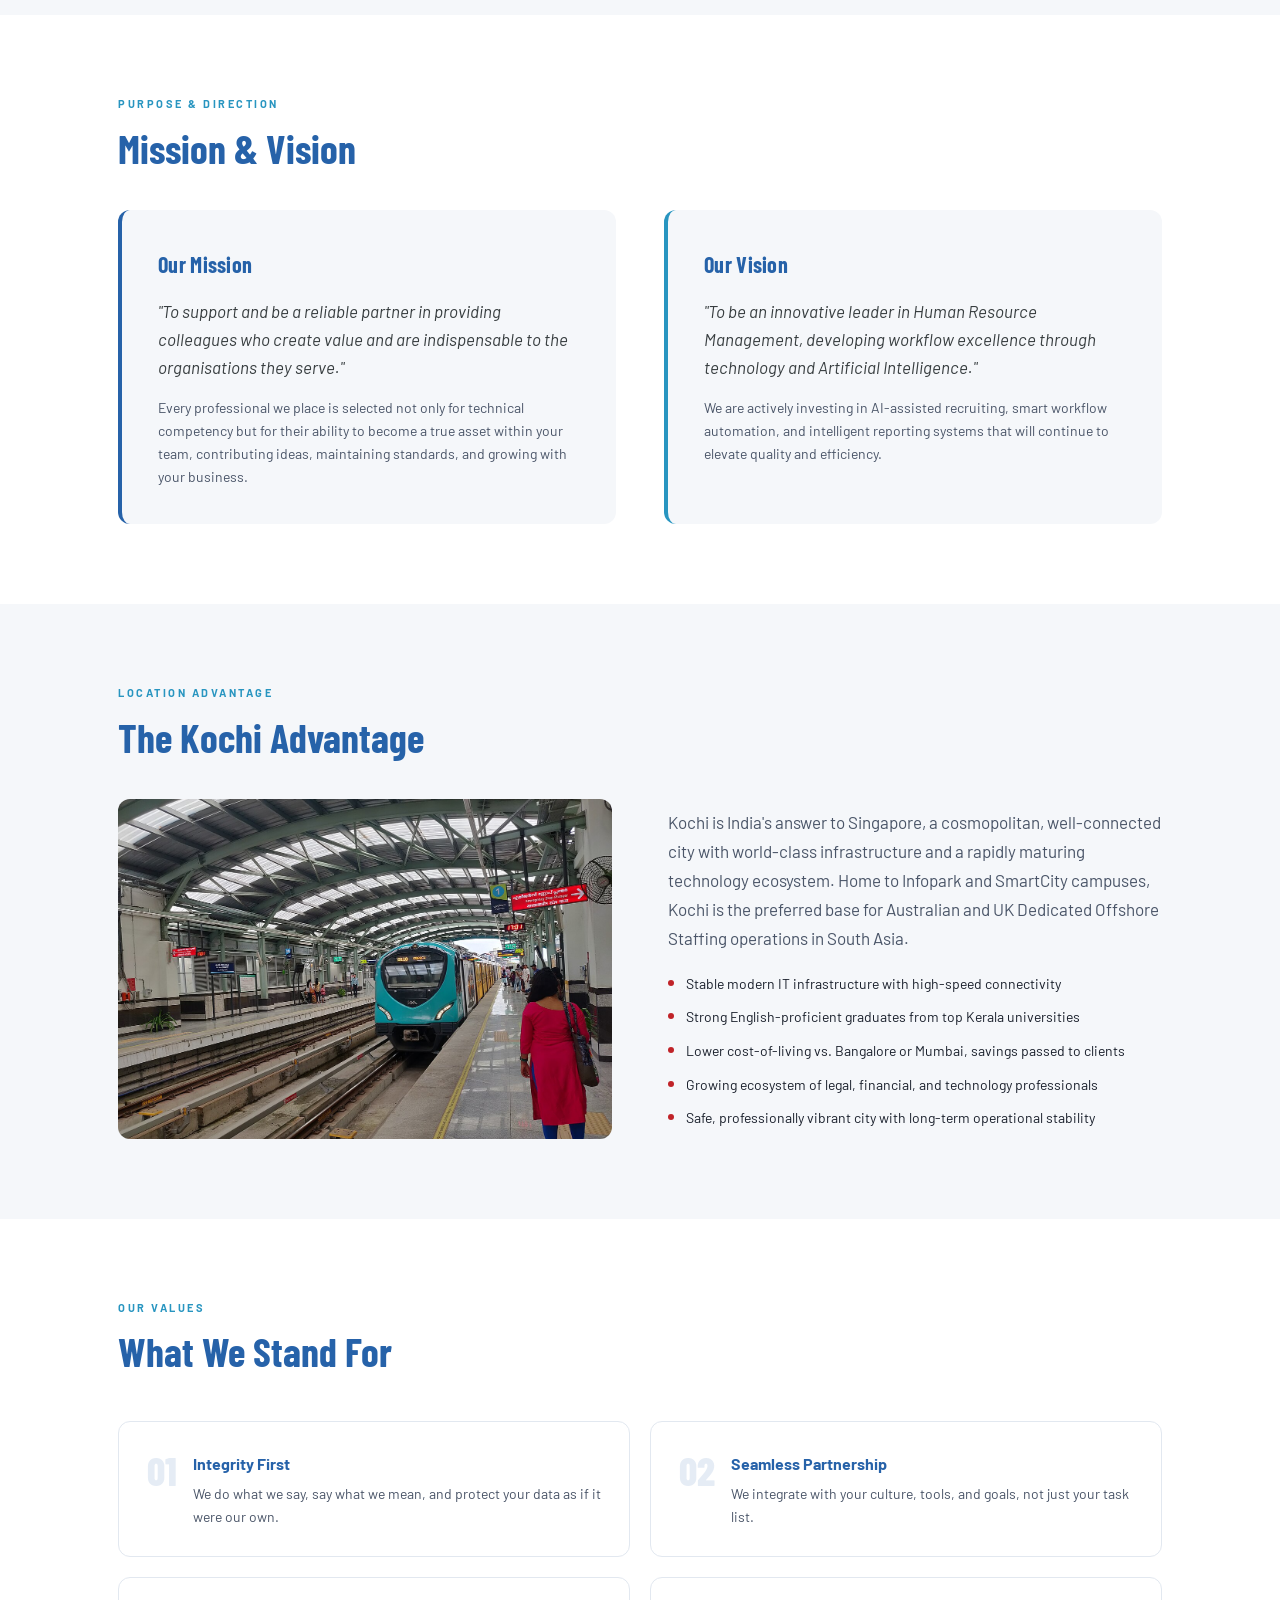
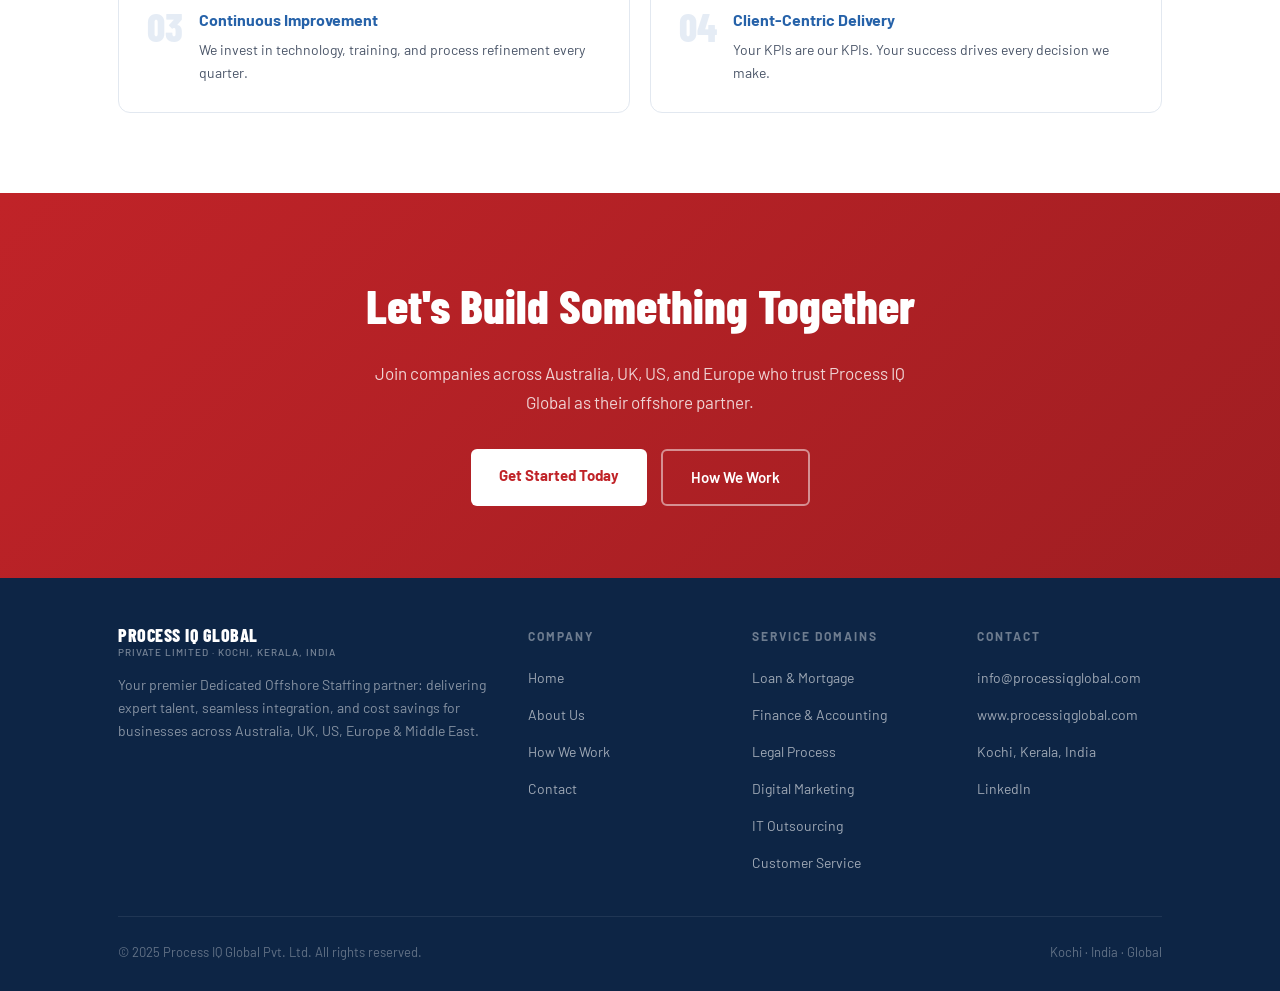
==== commit d05187db: "Replace Dedicated Staffing with Dedicated Offshore Staffing throughout Co-Authored-By: Claude Haiku " ====
--- a/about.html
+++ b/about.html
@@ -44,7 +44,7 @@
     <div style="display:grid; grid-template-columns:1fr 1fr; gap:64px; align-items:center;">
       <div>
         <div class="section-label">Our Story</div>
-        <h2 class="section-title">A Different Kind of Dedicated Staffing Partner</h2>
+        <h2 class="section-title">A Different Kind of Dedicated Offshore Staffing Partner</h2>
         <p style="color:var(--text-muted); line-height:1.7; margin-bottom:16px;">Process IQ Global was founded in 2025 by a team of Australian and Indian business management specialists who saw a clear gap in the market: international companies needed more than a staffing agency, they needed a true offshore partner that understood their standards, their systems, and their ambitions.</p>
         <p style="color:var(--text-muted); line-height:1.7;">Headquartered in Kochi, Kerala, one of India's most dynamic technology and shared-services cities, we combined deep knowledge of Australian, UK, and US business cultures with access to India's world-class professional talent pool.</p>
       </div>
@@ -62,7 +62,7 @@
     <h2 class="section-title">Process IQ Global at a Glance</h2>
     <div class="snapshot-grid">
       <div class="snapshot-card"><div class="label">Founded</div><div class="value">2025, by Australian and Indian management specialists</div></div>
-      <div class="snapshot-card"><div class="label">Headquarters</div><div class="value">Kochi, Kerala, India: India's premier tech and Dedicated Staffing hub</div></div>
+      <div class="snapshot-card"><div class="label">Headquarters</div><div class="value">Kochi, Kerala, India: India's premier tech and Dedicated Offshore Staffing hub</div></div>
       <div class="snapshot-card"><div class="label">Markets Served</div><div class="value">Australia, United Kingdom, United States, Europe &amp; Middle East</div></div>
       <div class="snapshot-card"><div class="label">Operations</div><div class="value">Dedicated leased internet lines, 24/7 CCTV, secure environment</div></div>
       <div class="snapshot-card"><div class="label">Timezone Support</div><div class="value">Flexible shift alignment to match your local business hours</div></div>
@@ -101,7 +101,7 @@
         <img src="assets/kochi-metro.jpg" alt="Kochi Metro at MG Road station, Kochi, Kerala, India">
       </div>
       <div>
-        <p style="color:var(--text-muted); line-height:1.7; margin-bottom:20px;">Kochi is India's answer to Singapore, a cosmopolitan, well-connected city with world-class infrastructure and a rapidly maturing technology ecosystem. Home to Infopark and SmartCity campuses, Kochi is the preferred base for Australian and UK Dedicated Staffing operations in South Asia.</p>
+        <p style="color:var(--text-muted); line-height:1.7; margin-bottom:20px;">Kochi is India's answer to Singapore, a cosmopolitan, well-connected city with world-class infrastructure and a rapidly maturing technology ecosystem. Home to Infopark and SmartCity campuses, Kochi is the preferred base for Australian and UK Dedicated Offshore Staffing operations in South Asia.</p>
         <div class="kochi-points">
           <div class="kochi-point"><div class="kp-dot"></div><span>Stable modern IT infrastructure with high-speed connectivity</span></div>
           <div class="kochi-point"><div class="kp-dot"></div><span>Strong English-proficient graduates from top Kerala universities</span></div>
@@ -149,7 +149,7 @@
           <span class="brand" style="font-family:'Barlow Condensed',sans-serif;font-weight:800;font-size:18px;color:white;display:block;">PROCESS IQ GLOBAL</span>
           <span style="font-size:10px;font-weight:500;color:rgba(255,255,255,0.45);letter-spacing:1px;text-transform:uppercase;">Private Limited &middot; Kochi, Kerala, India</span>
         </div>
-        <p>Your premier Dedicated Staffing partner: delivering expert talent, seamless integration, and cost savings for businesses across Australia, UK, US, Europe &amp; Middle East.</p>
+        <p>Your premier Dedicated Offshore Staffing partner: delivering expert talent, seamless integration, and cost savings for businesses across Australia, UK, US, Europe &amp; Middle East.</p>
       </div>
       <div>
         <h5>Company</h5>
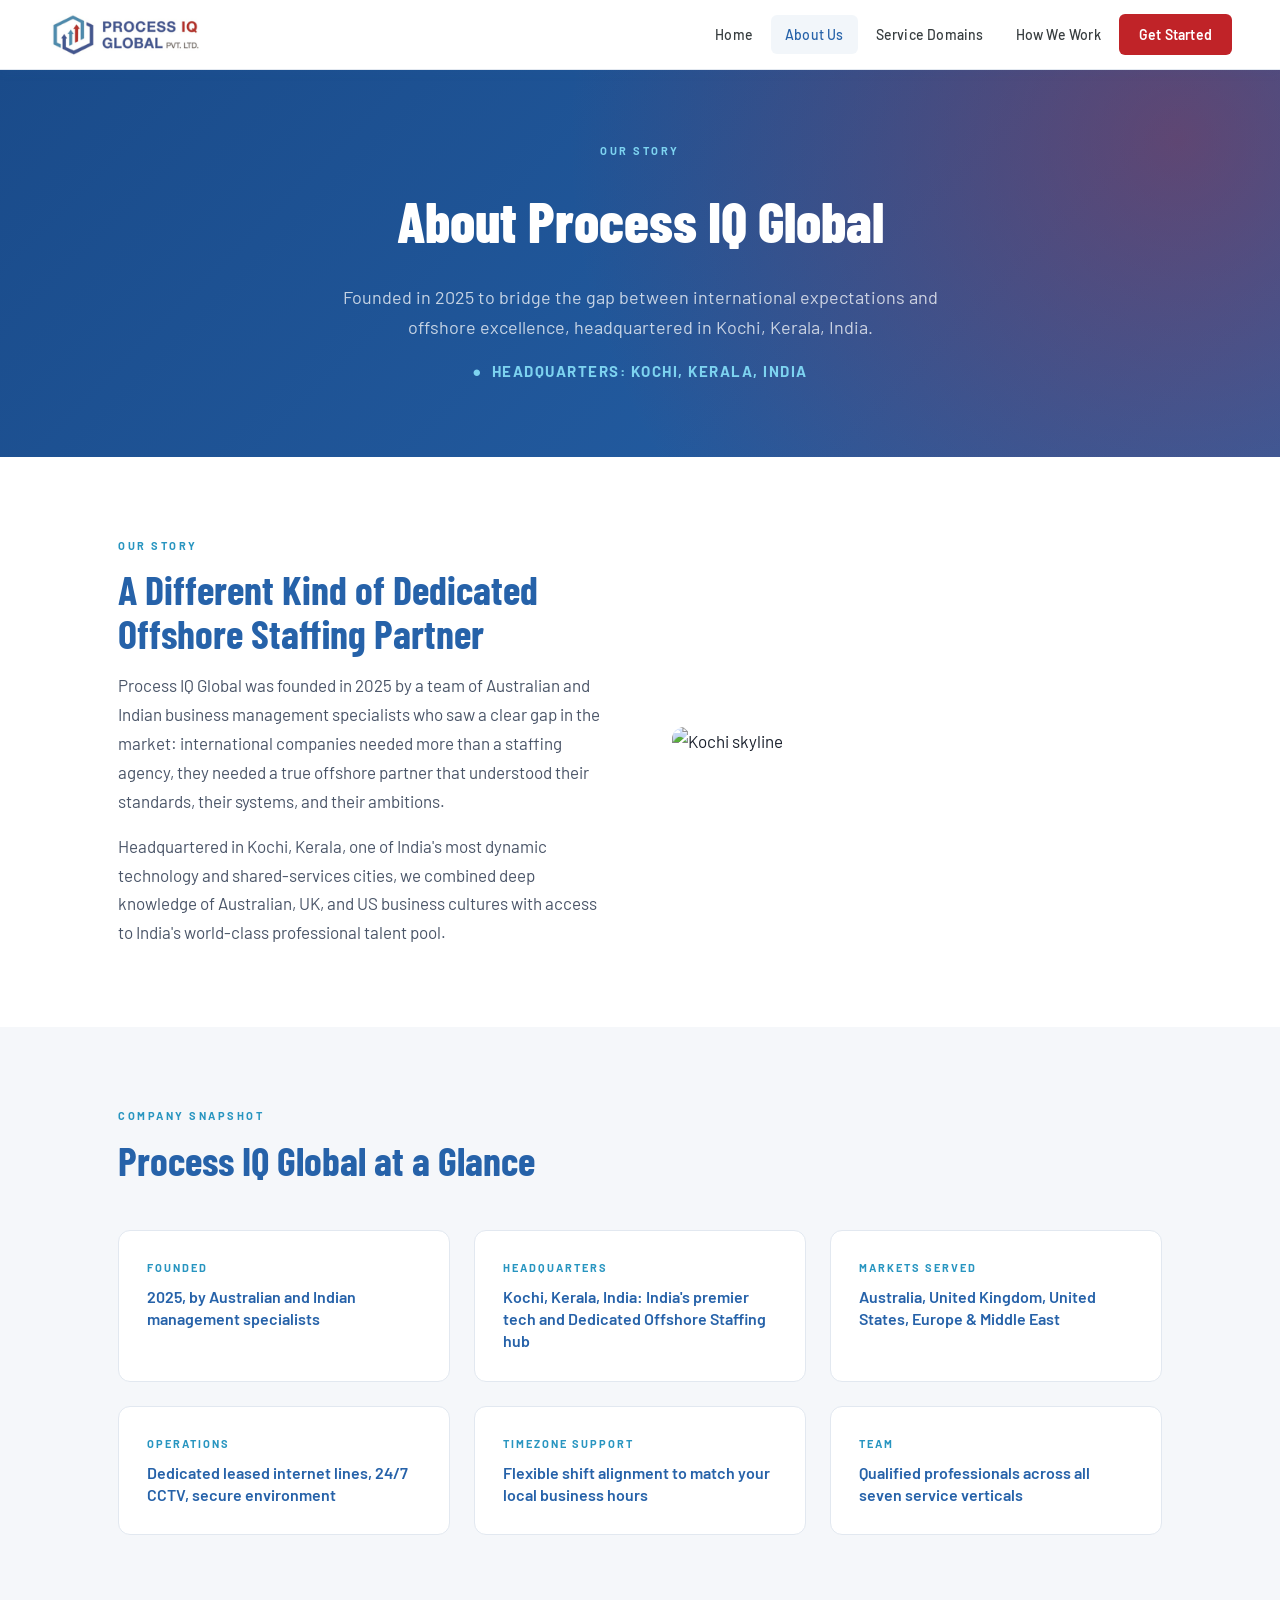
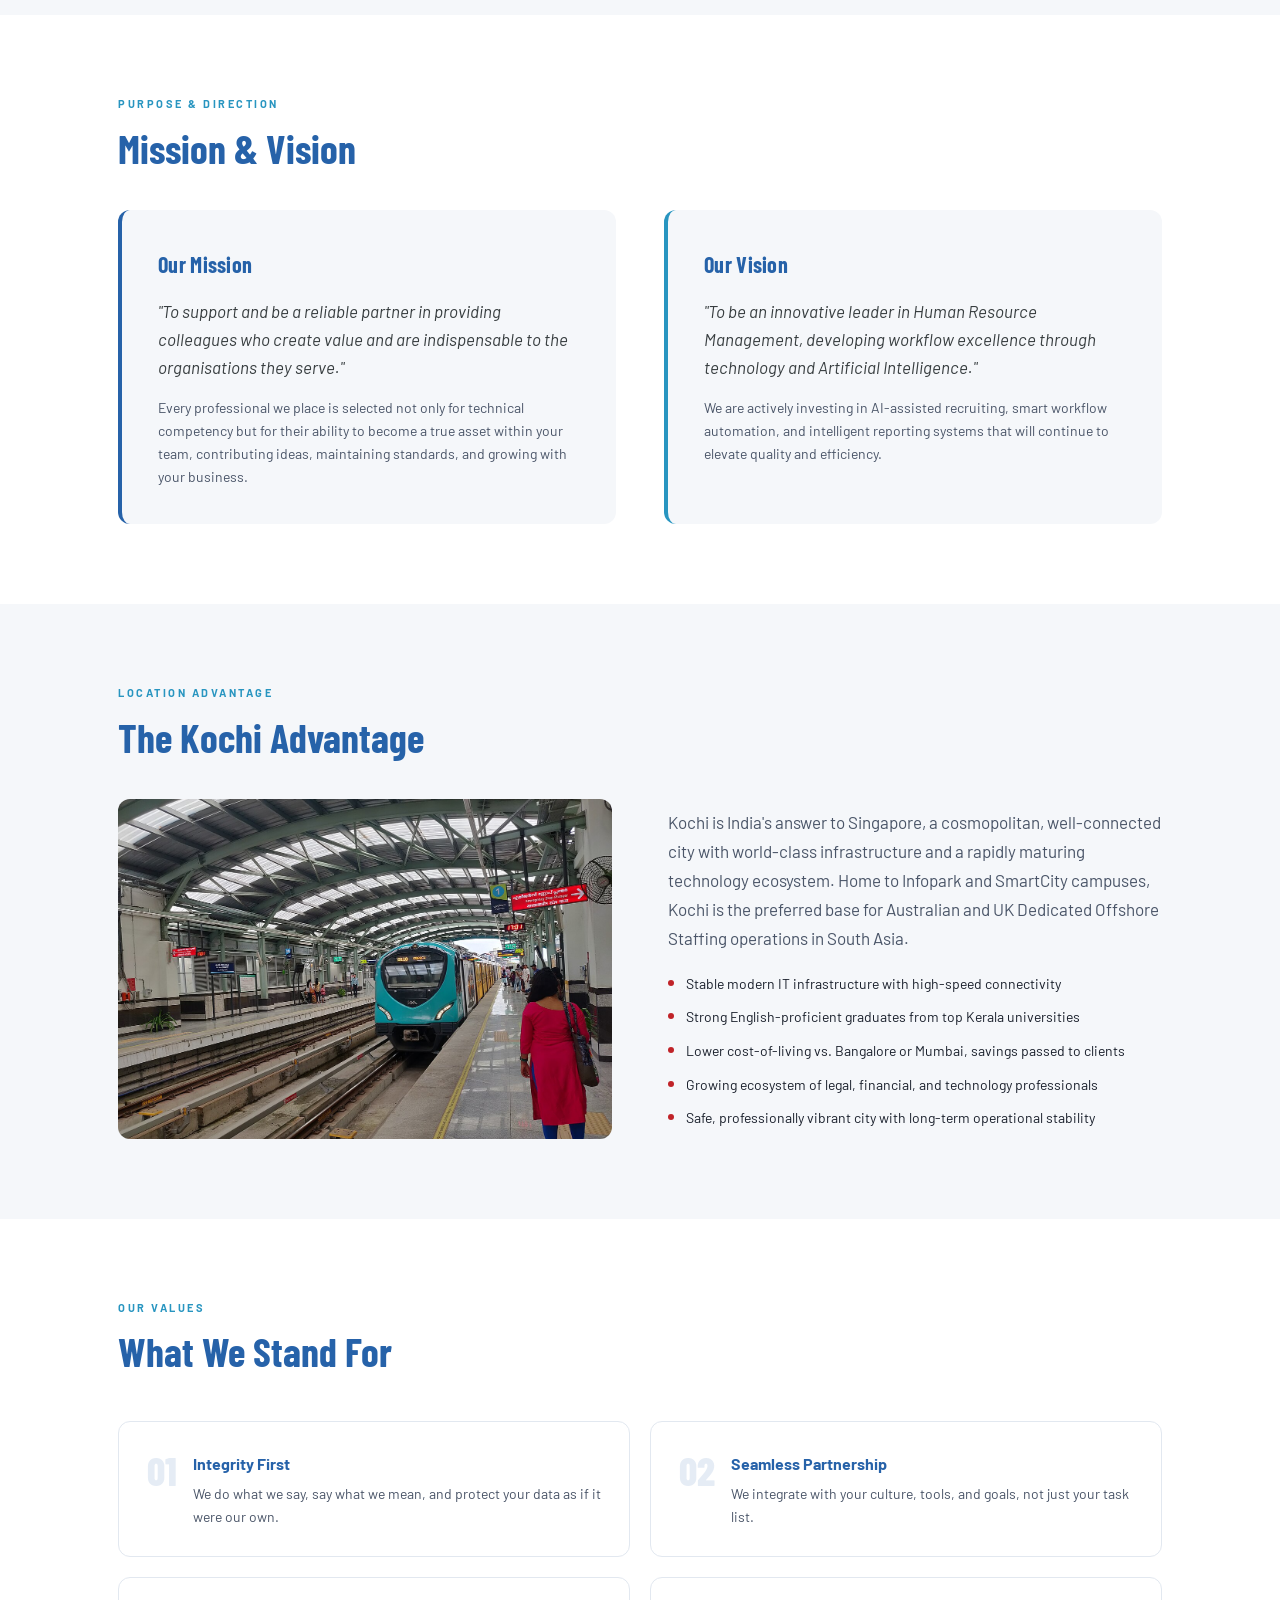
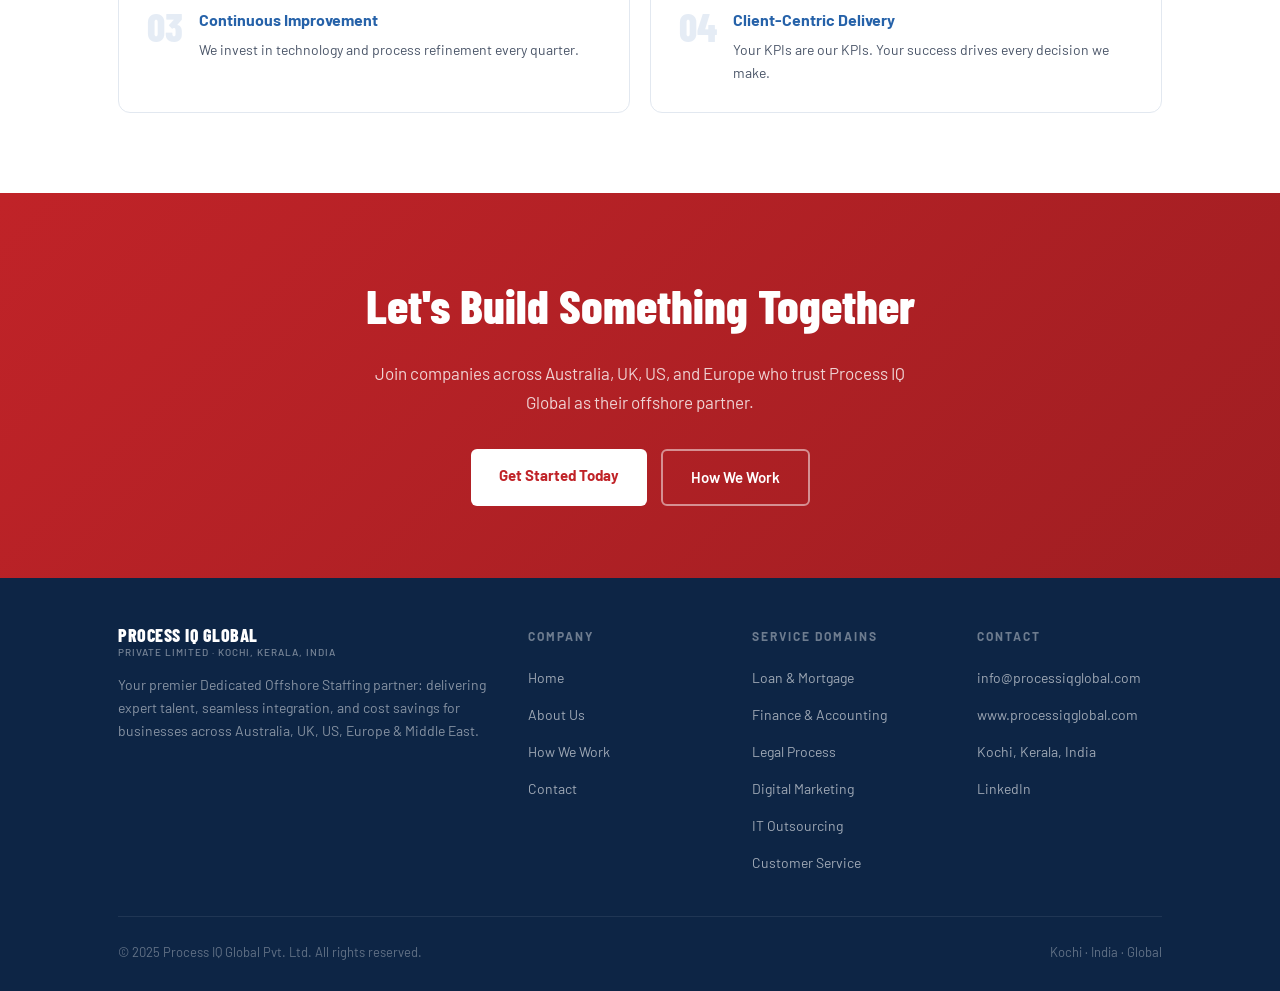
==== commit b38f881d: "Remove training language from service descriptions sitewide" ====
--- a/about.html
+++ b/about.html
@@ -122,7 +122,7 @@
     <div class="values-grid">
       <div class="value-card"><div class="value-num">01</div><div><h4>Integrity First</h4><p>We do what we say, say what we mean, and protect your data as if it were our own.</p></div></div>
       <div class="value-card"><div class="value-num">02</div><div><h4>Seamless Partnership</h4><p>We integrate with your culture, tools, and goals, not just your task list.</p></div></div>
-      <div class="value-card"><div class="value-num">03</div><div><h4>Continuous Improvement</h4><p>We invest in technology, training, and process refinement every quarter.</p></div></div>
+      <div class="value-card"><div class="value-num">03</div><div><h4>Continuous Improvement</h4><p>We invest in technology and process refinement every quarter.</p></div></div>
       <div class="value-card"><div class="value-num">04</div><div><h4>Client-Centric Delivery</h4><p>Your KPIs are our KPIs. Your success drives every decision we make.</p></div></div>
     </div>
   </div>
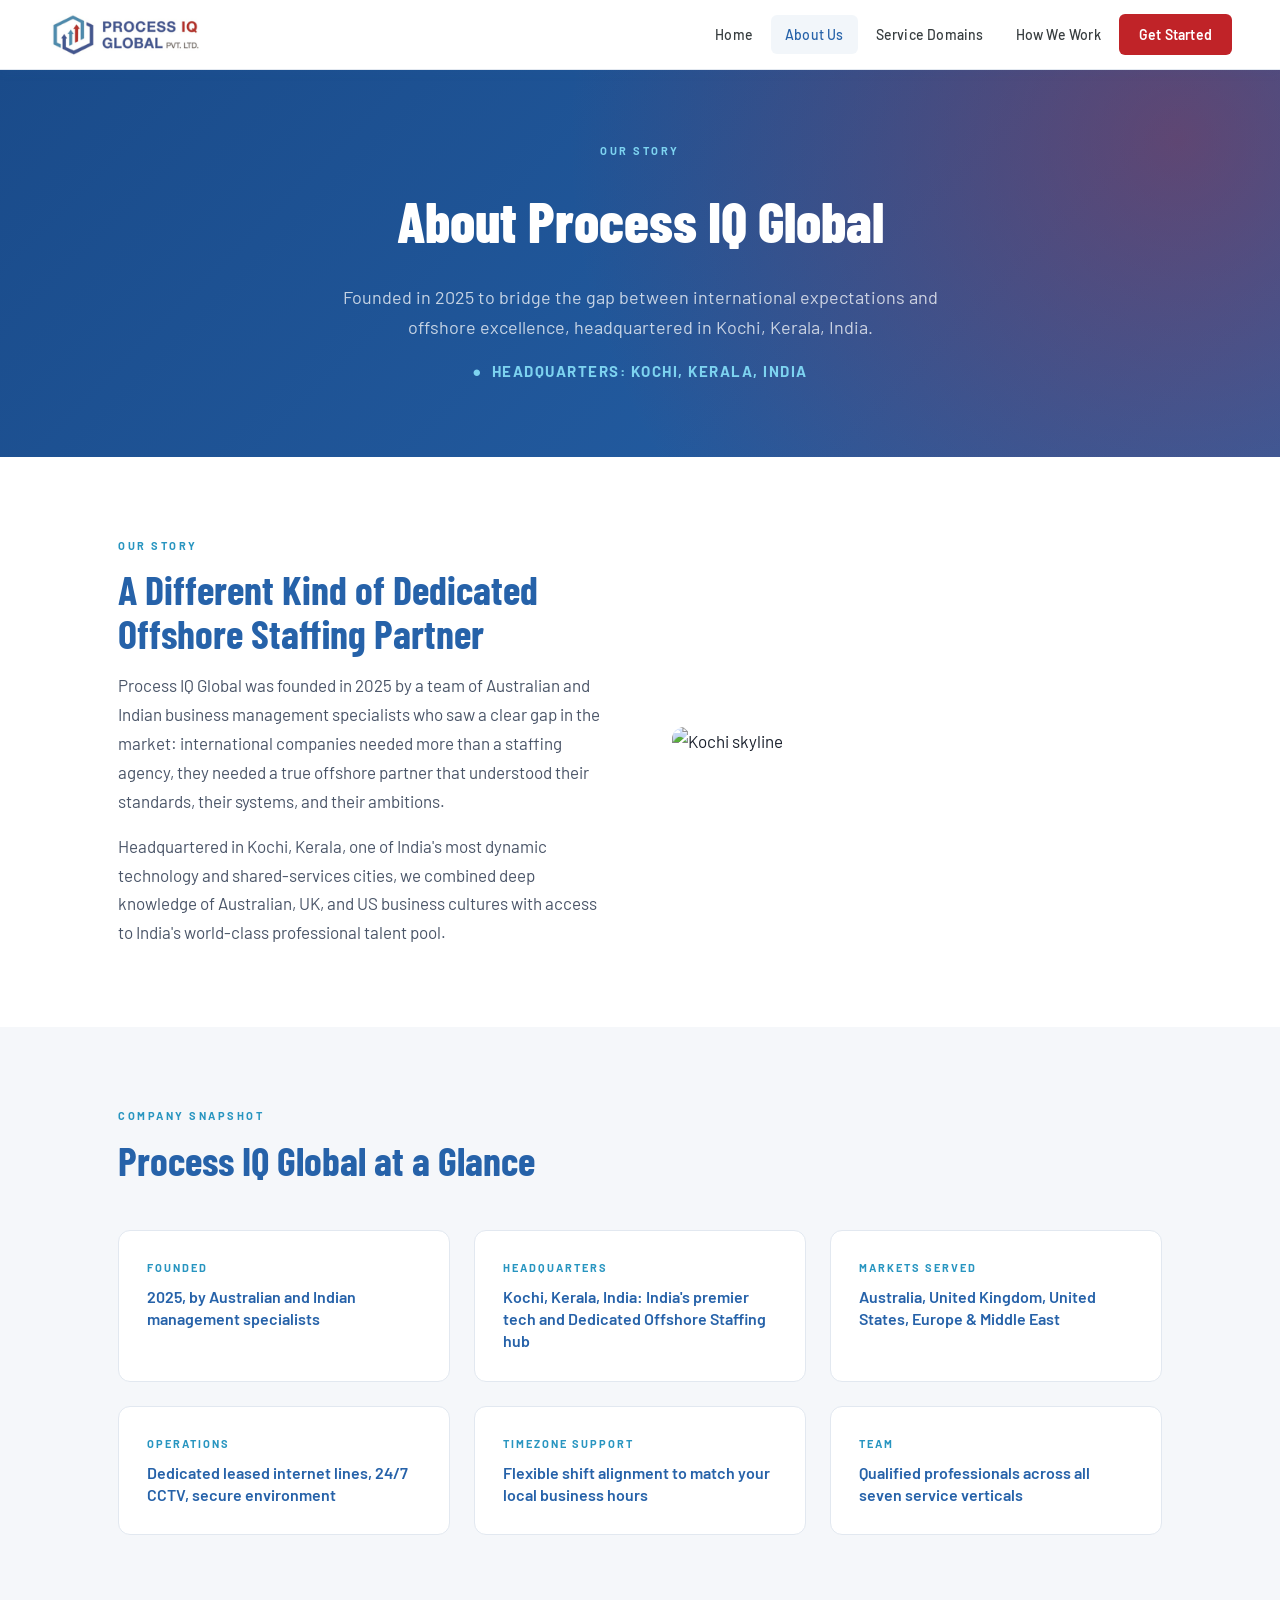
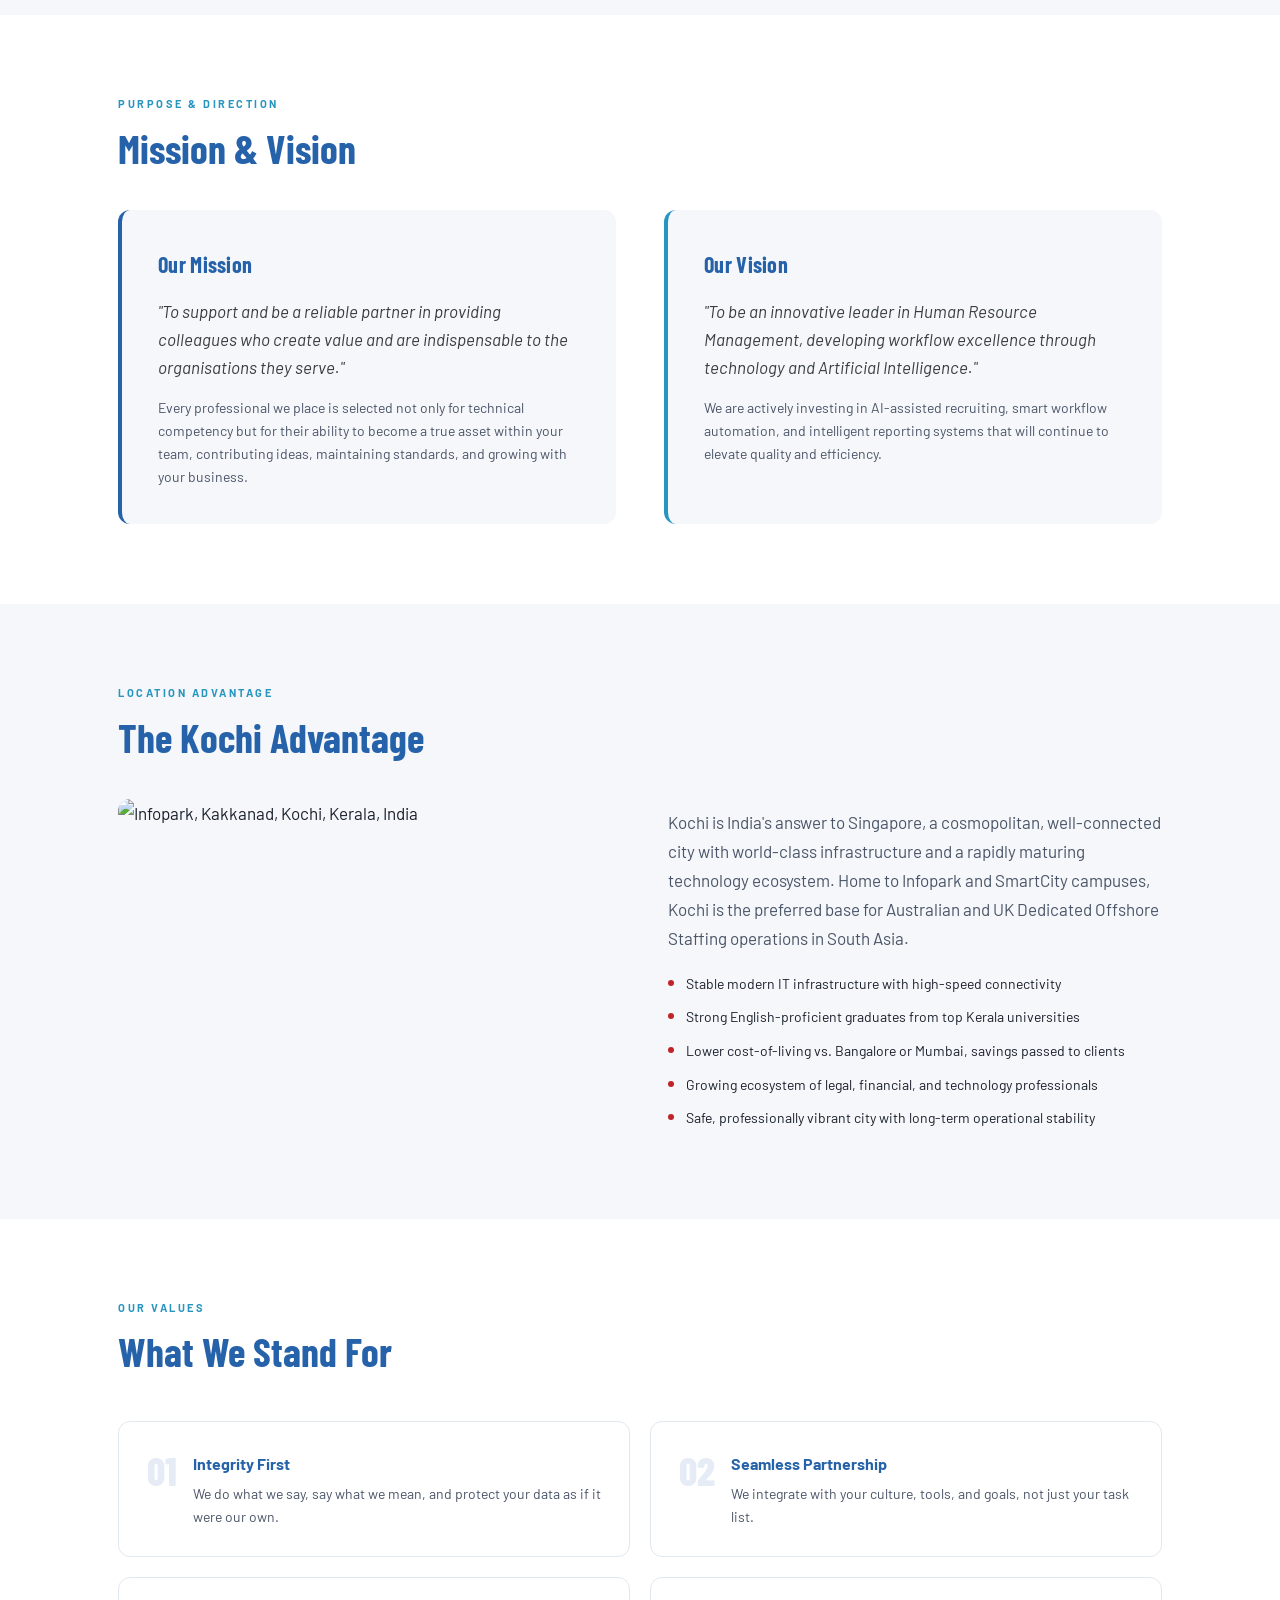
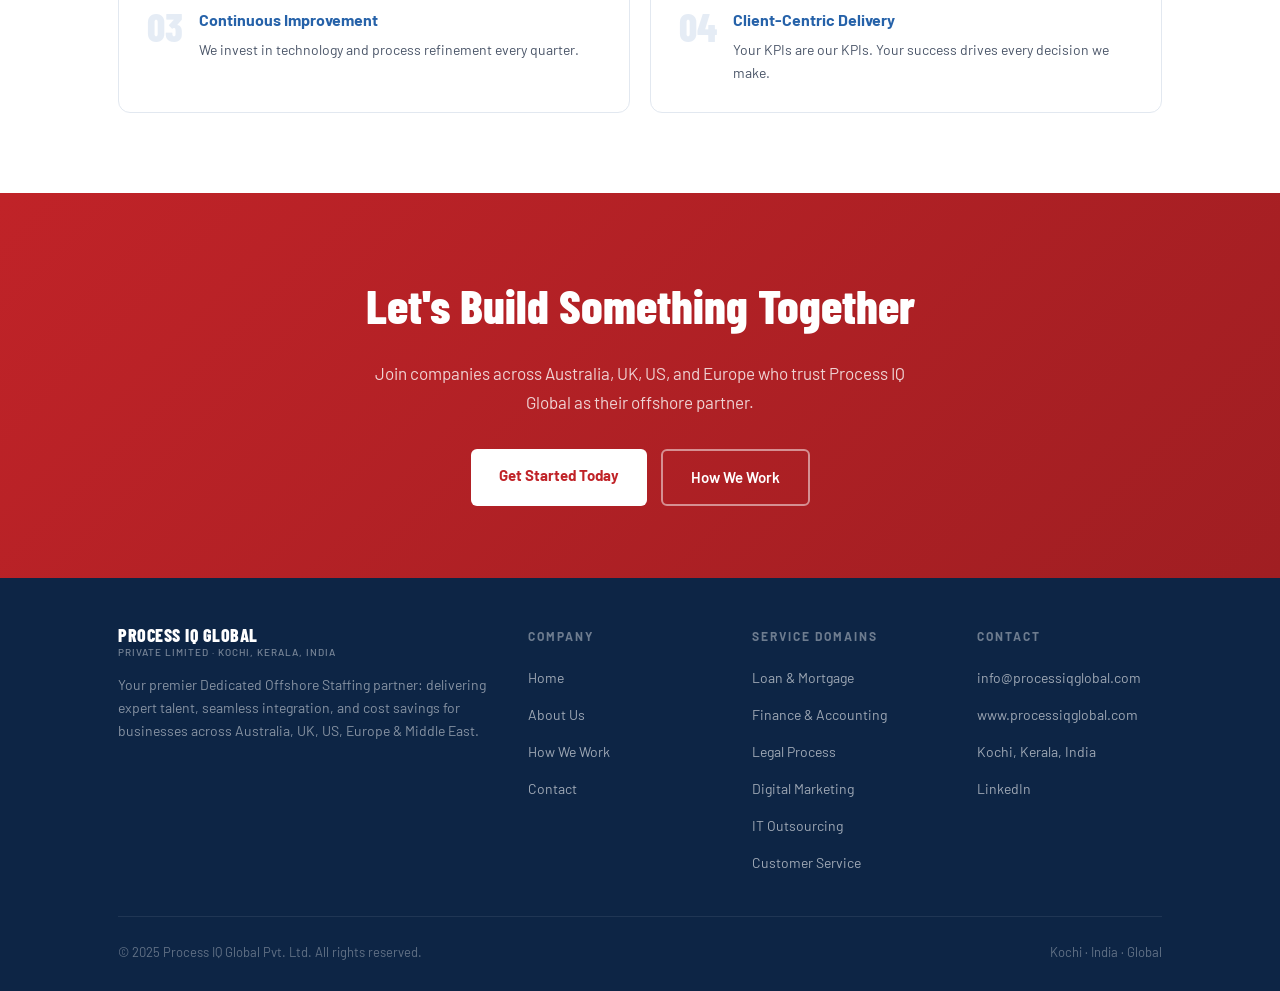
==== commit b6f2598f: "Replace Kochi Metro image with Infopark, Kakkanad photo" ====
--- a/about.html
+++ b/about.html
@@ -98,7 +98,7 @@
     <h2 class="section-title">The Kochi Advantage</h2>
     <div class="kochi-section" style="margin-top:40px;">
       <div class="kochi-img">
-        <img src="assets/kochi-metro.jpg" alt="Kochi Metro at MG Road station, Kochi, Kerala, India">
+        <img src="assets/Infopark,_Kakkanad,_Kochi,_Kerala,_India.jpg" alt="Infopark, Kakkanad, Kochi, Kerala, India">
       </div>
       <div>
         <p style="color:var(--text-muted); line-height:1.7; margin-bottom:20px;">Kochi is India's answer to Singapore, a cosmopolitan, well-connected city with world-class infrastructure and a rapidly maturing technology ecosystem. Home to Infopark and SmartCity campuses, Kochi is the preferred base for Australian and UK Dedicated Offshore Staffing operations in South Asia.</p>
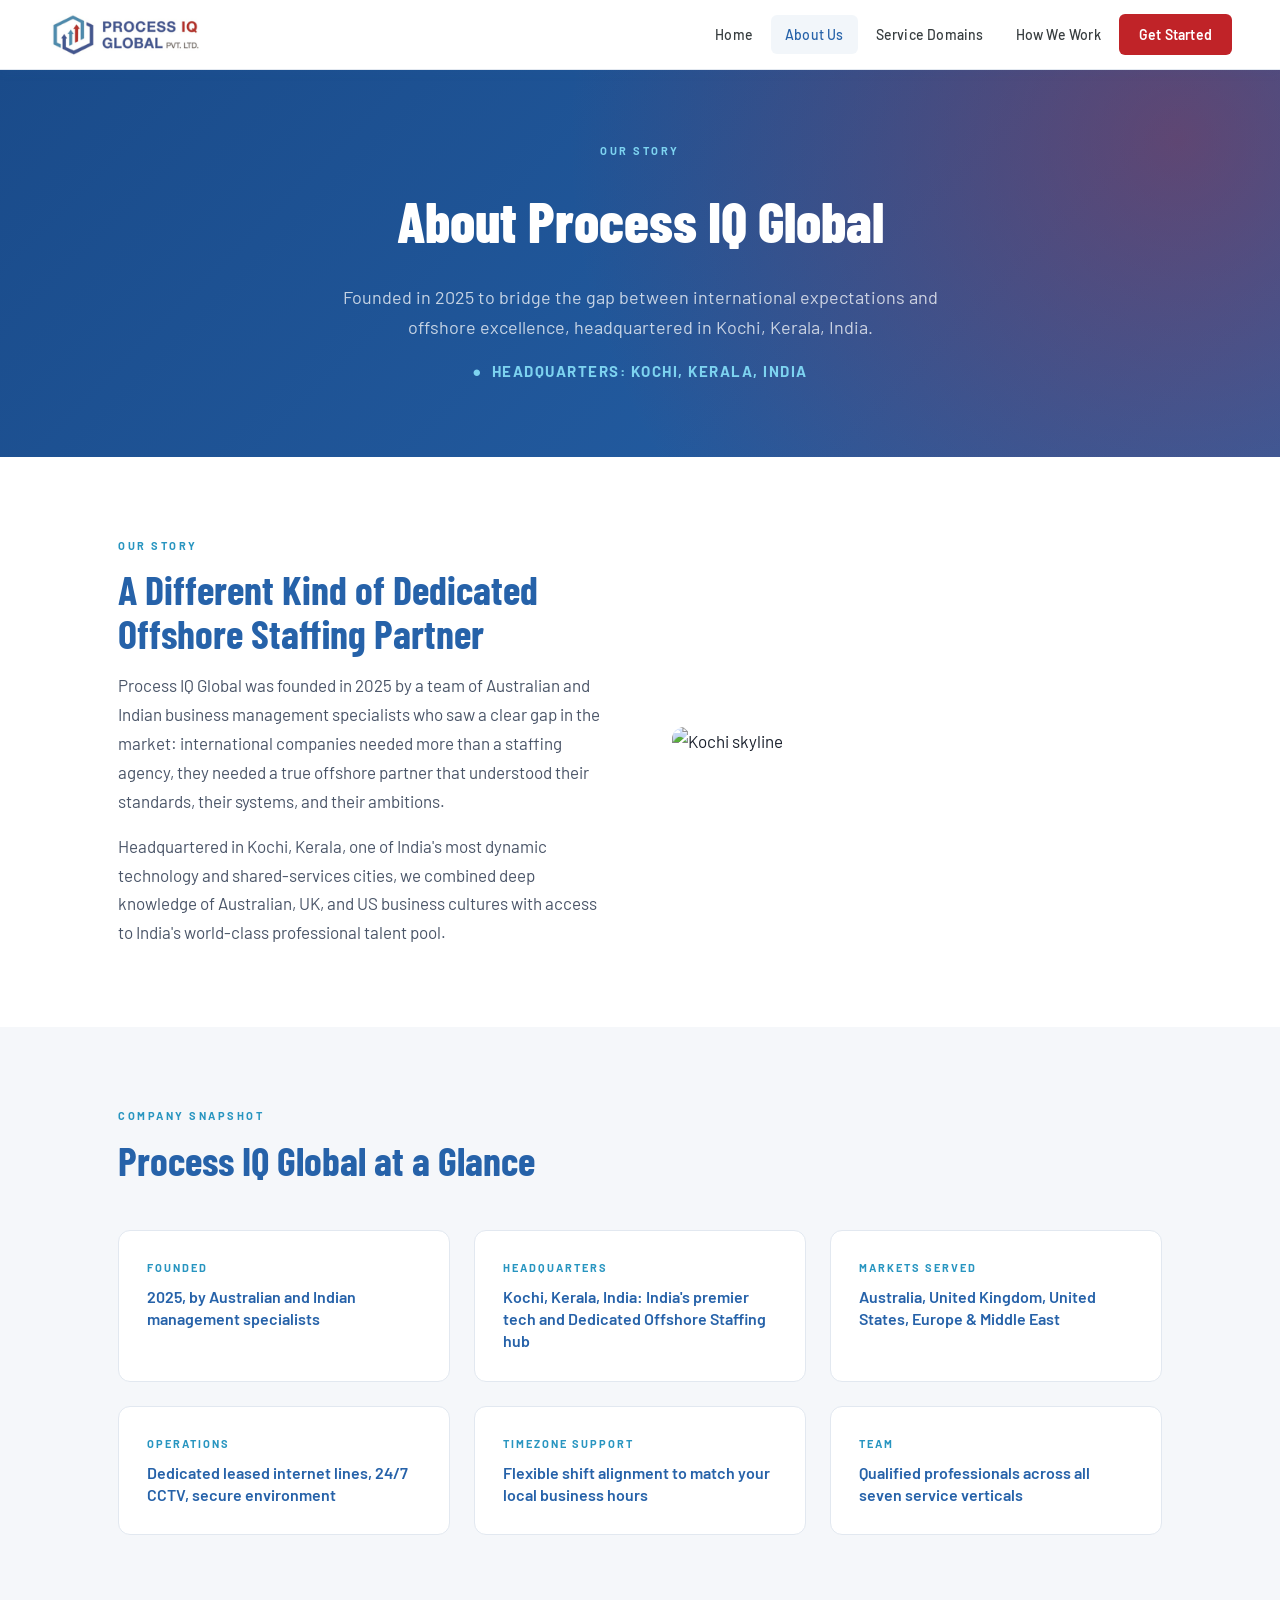
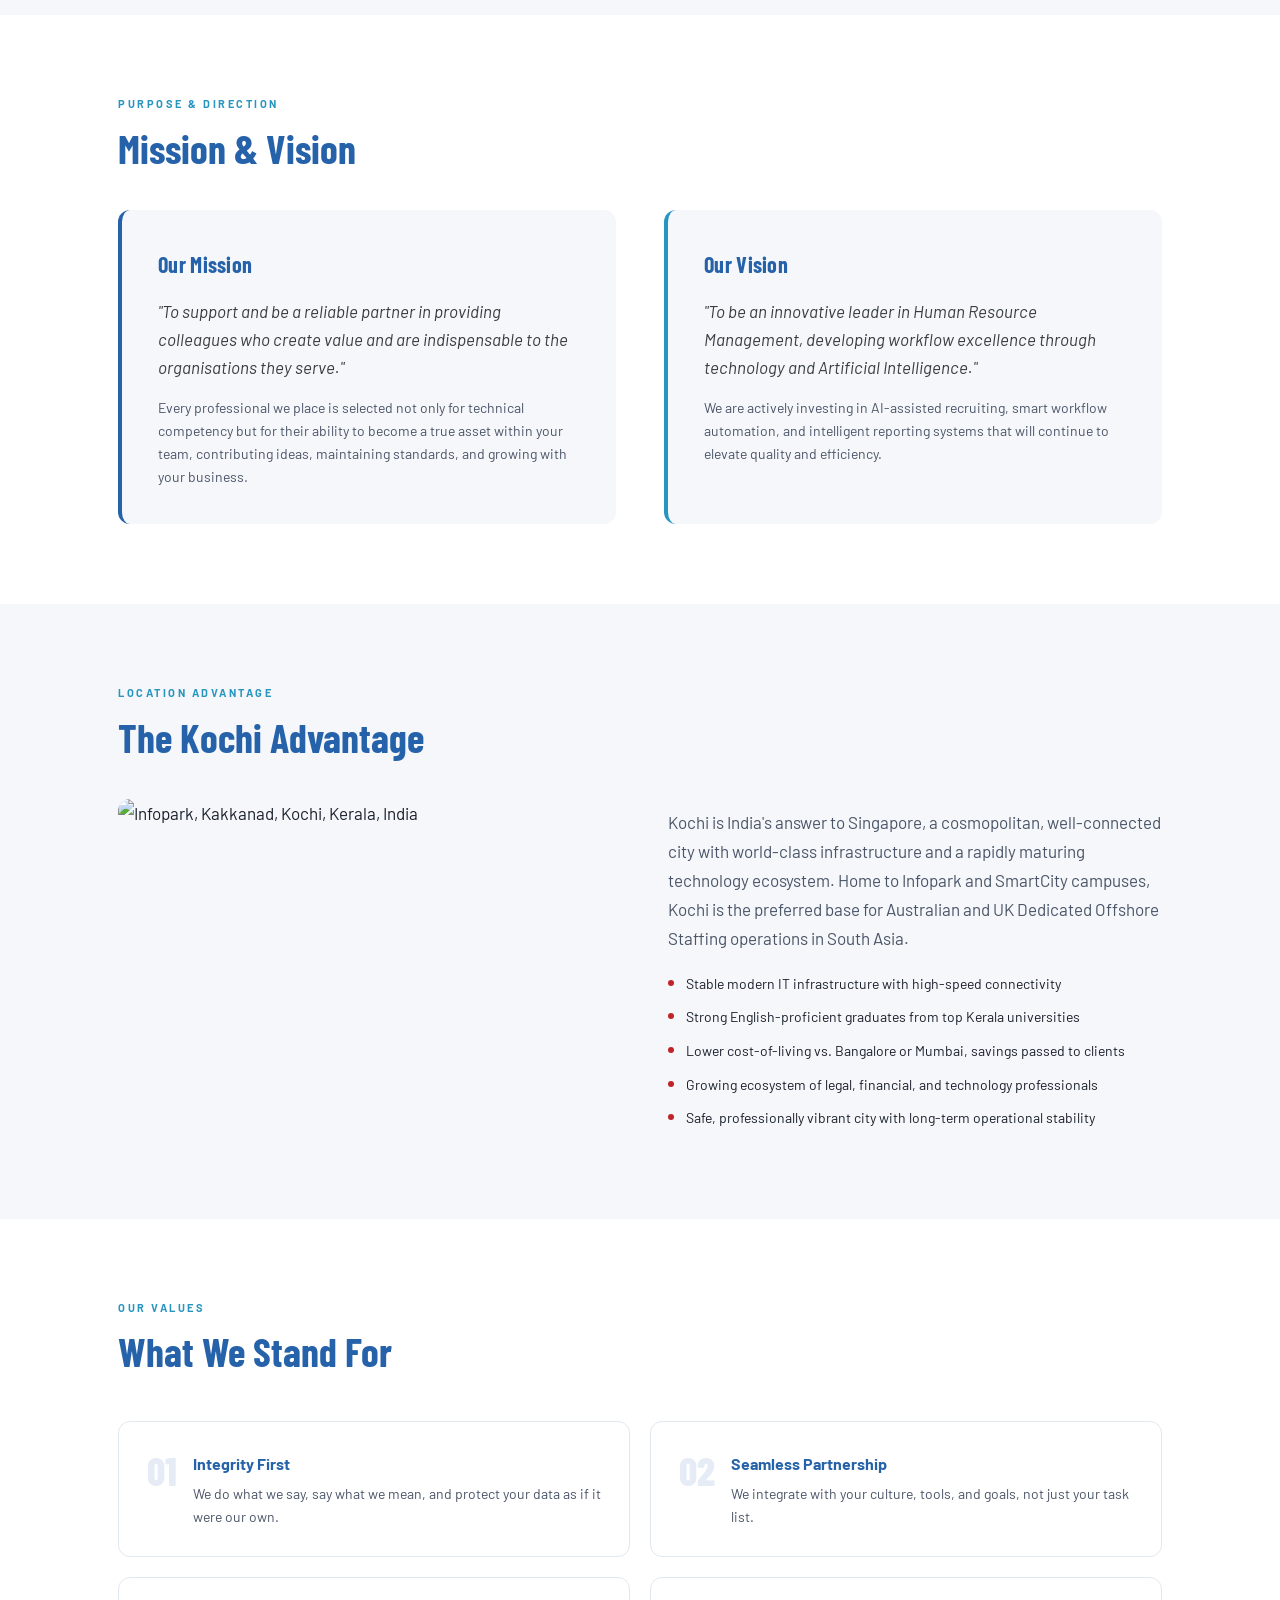
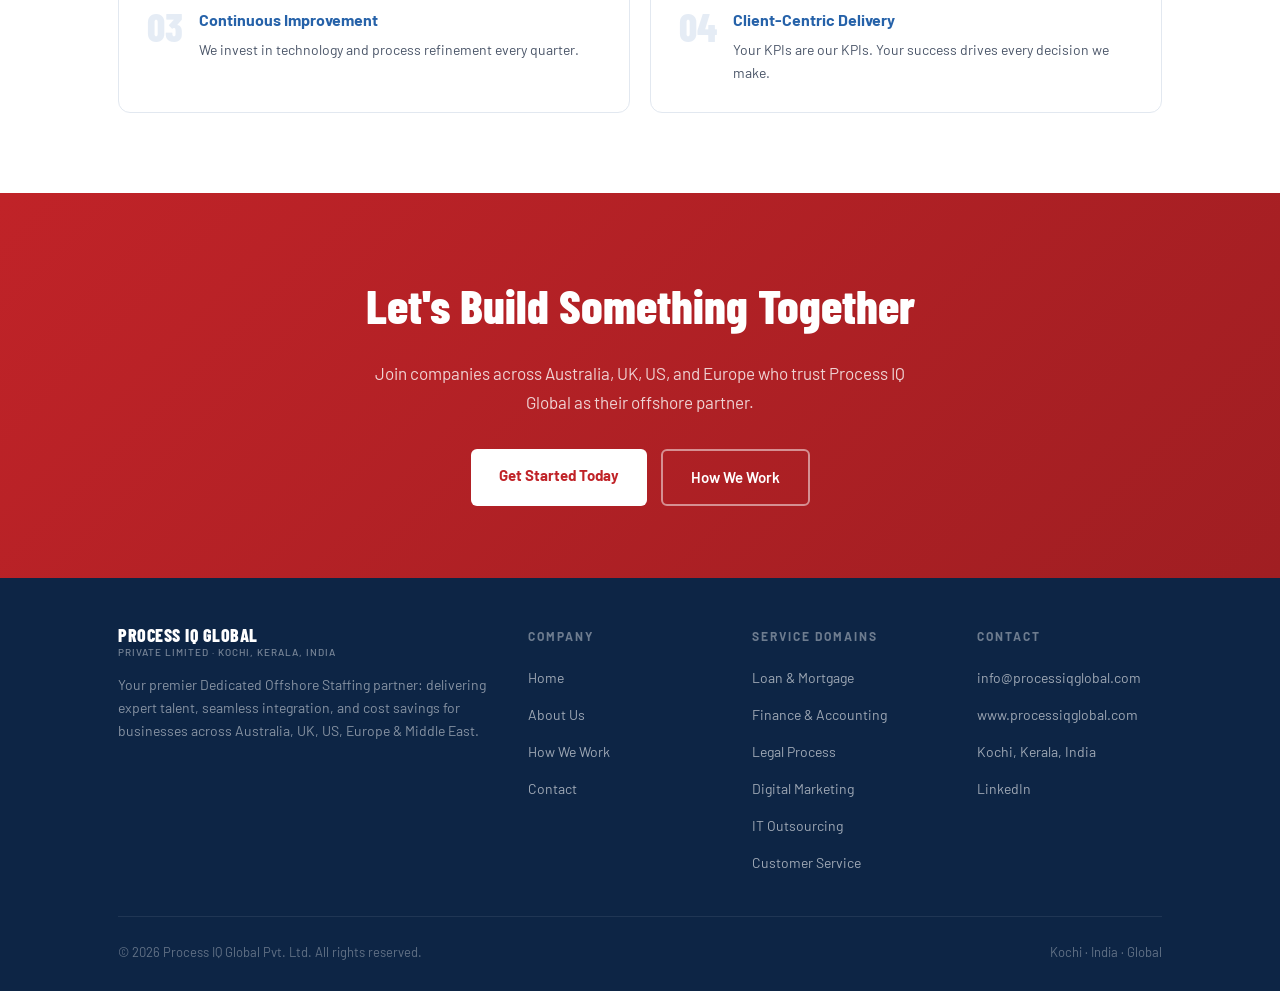
==== commit 67304006: "Remove duplicate email from contact CTA, update copyright year to 2026, fix FAQ heading alignment" ====
--- a/about.html
+++ b/about.html
@@ -182,7 +182,7 @@
       </div>
     </div>
     <div class="footer-bottom">
-      <span>&copy; 2025 Process IQ Global Pvt. Ltd. All rights reserved.</span>
+      <span>&copy; 2026 Process IQ Global Pvt. Ltd. All rights reserved.</span>
       <span>Kochi &middot; India &middot; Global</span>
     </div>
   </div>
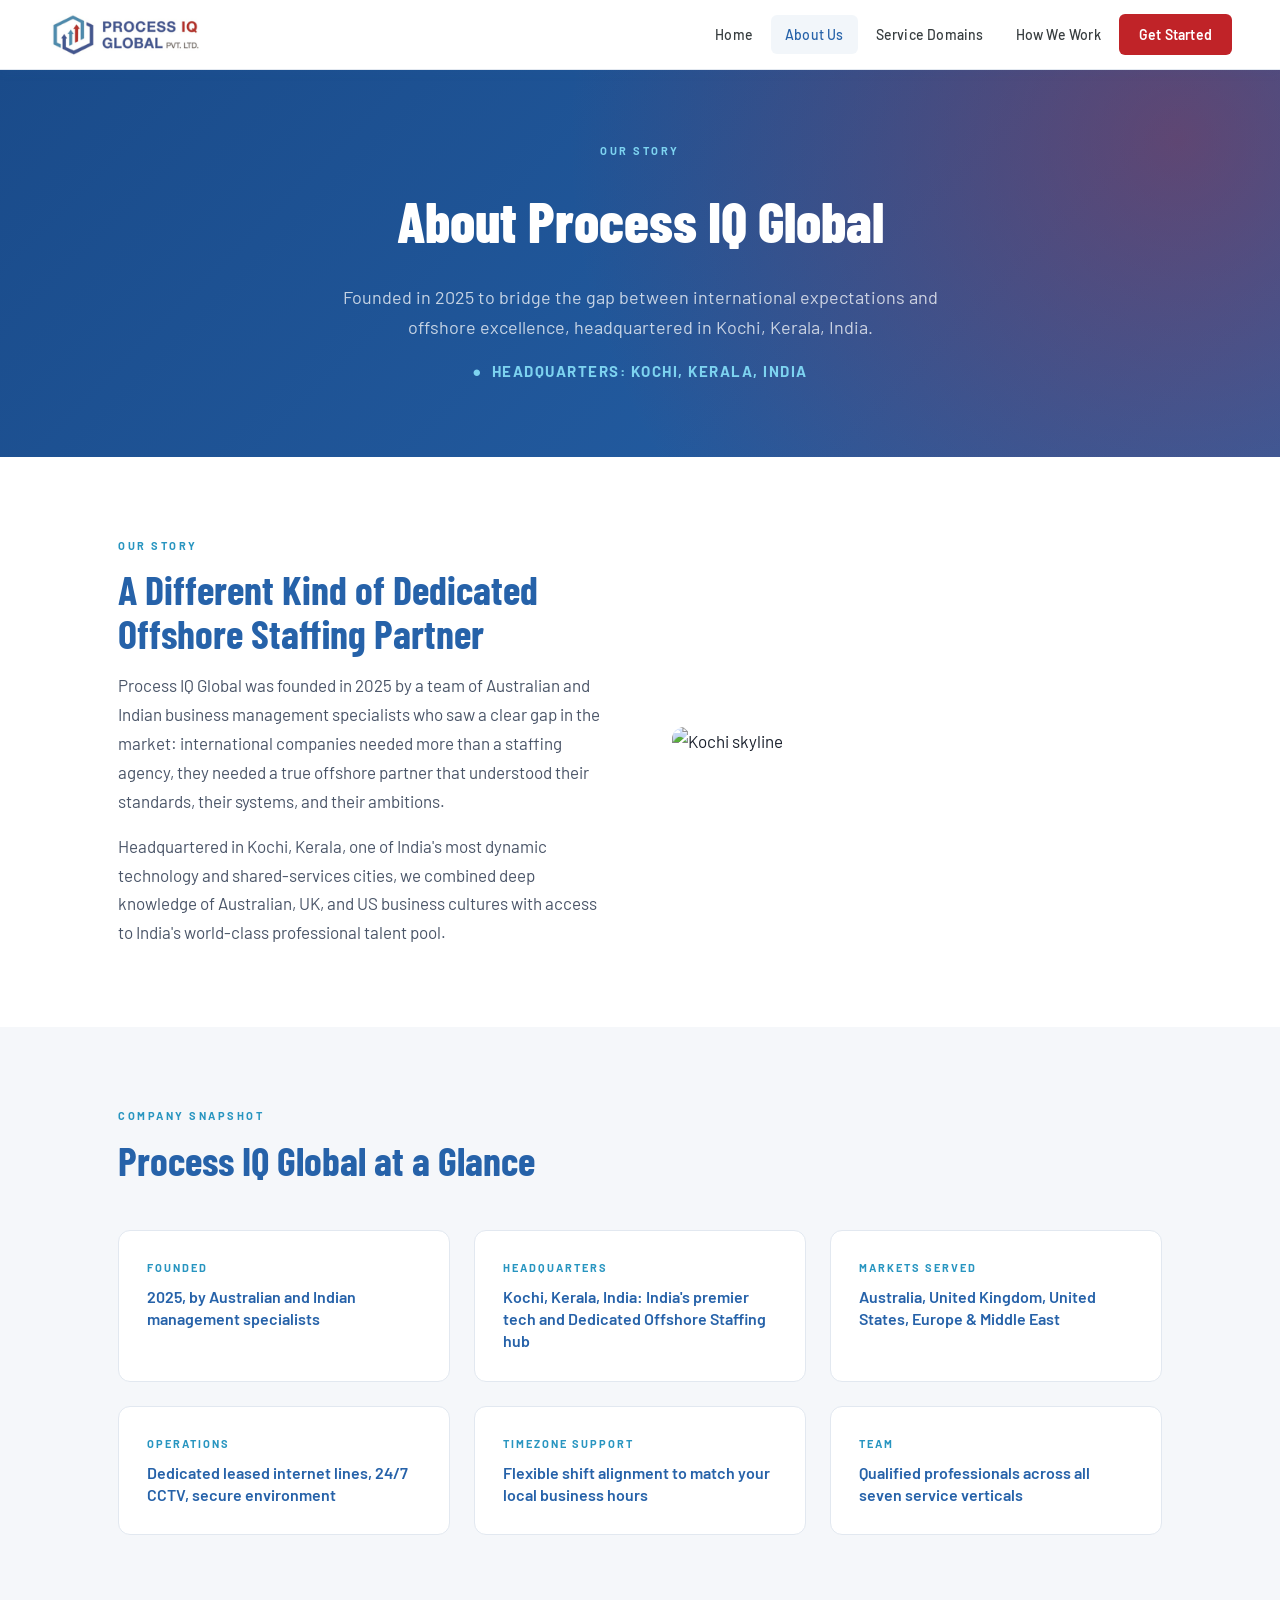
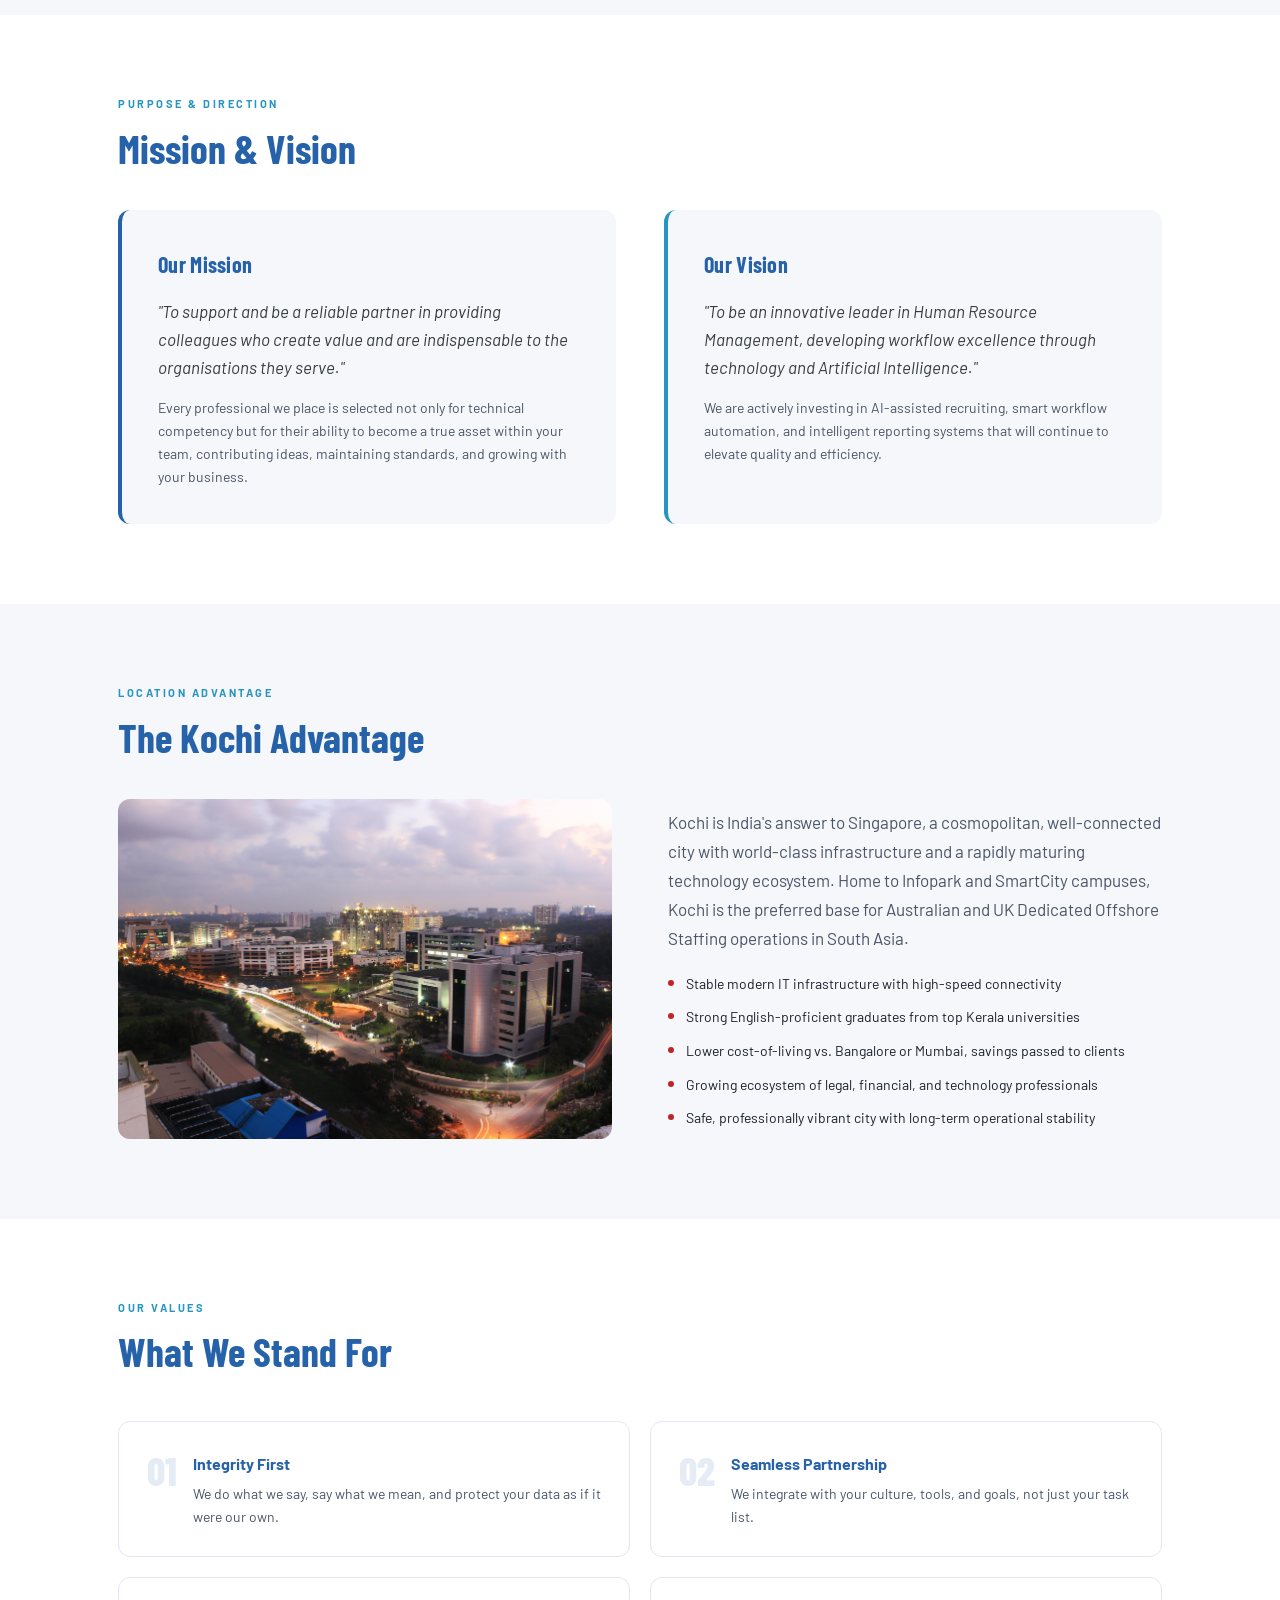
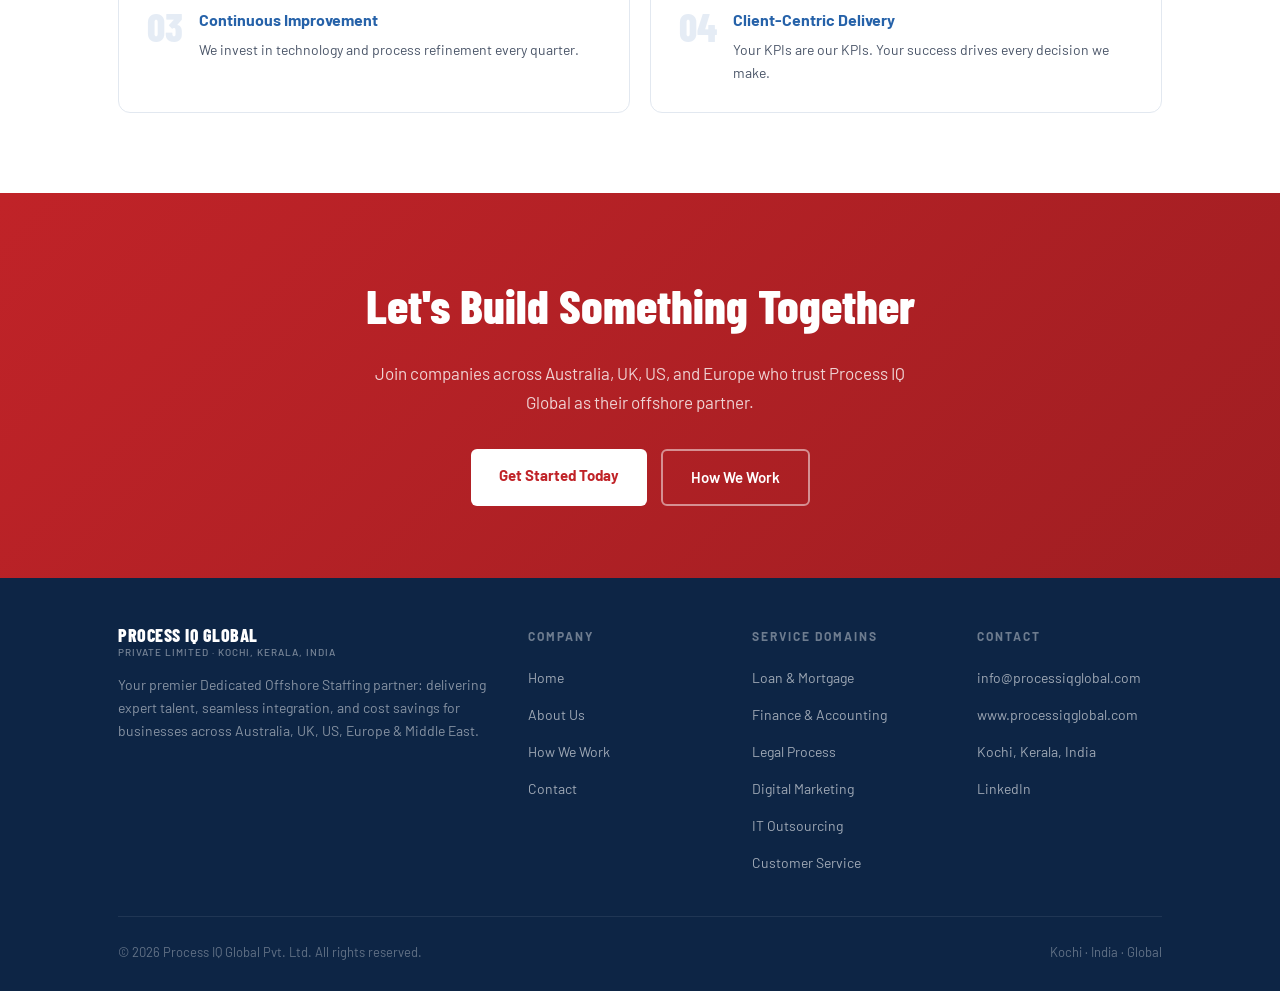
==== commit f164aa2d: "Update About Us image to infopark-kochi.jpg" ====
--- a/about.html
+++ b/about.html
@@ -98,7 +98,7 @@
     <h2 class="section-title">The Kochi Advantage</h2>
     <div class="kochi-section" style="margin-top:40px;">
       <div class="kochi-img">
-        <img src="assets/Infopark,_Kakkanad,_Kochi,_Kerala,_India.jpg" alt="Infopark, Kakkanad, Kochi, Kerala, India">
+        <img src="assets/infopark-kochi.jpg" alt="Infopark, Kakkanad, Kochi, Kerala, India">
       </div>
       <div>
         <p style="color:var(--text-muted); line-height:1.7; margin-bottom:20px;">Kochi is India's answer to Singapore, a cosmopolitan, well-connected city with world-class infrastructure and a rapidly maturing technology ecosystem. Home to Infopark and SmartCity campuses, Kochi is the preferred base for Australian and UK Dedicated Offshore Staffing operations in South Asia.</p>
